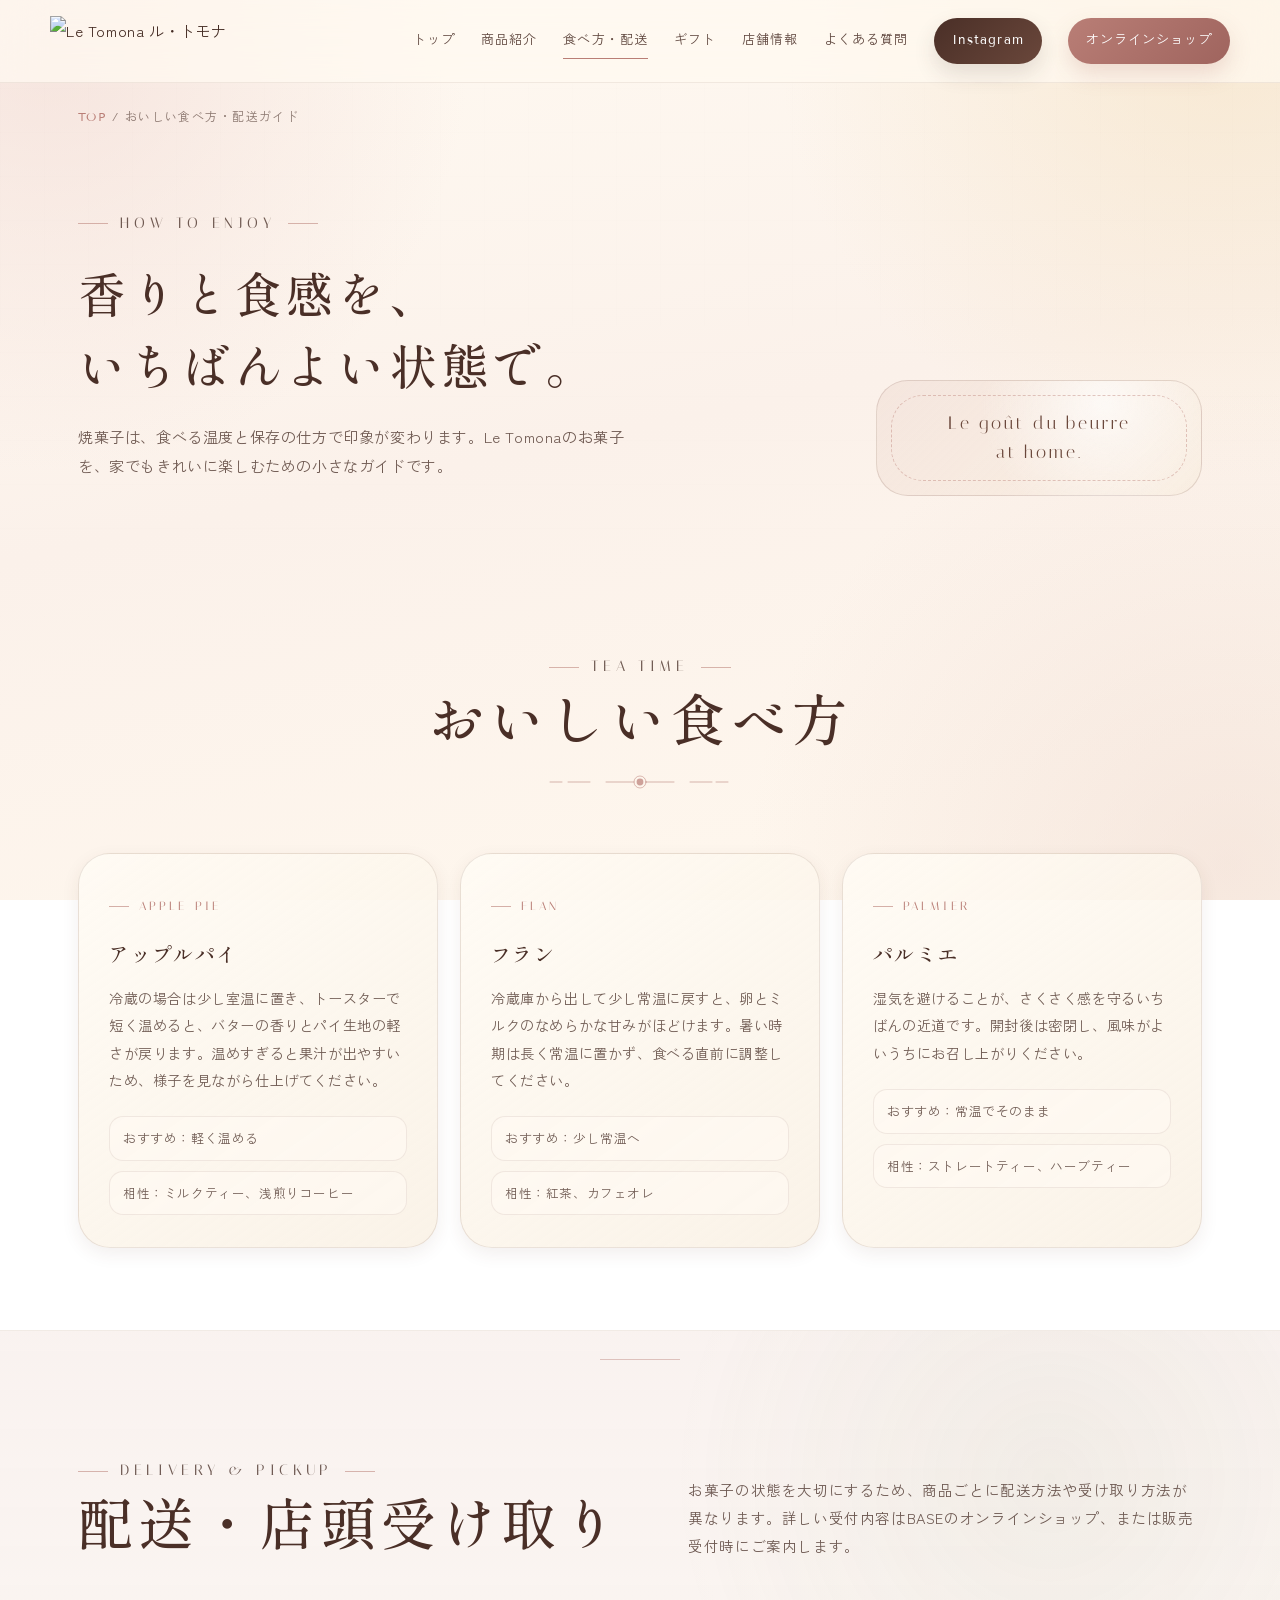
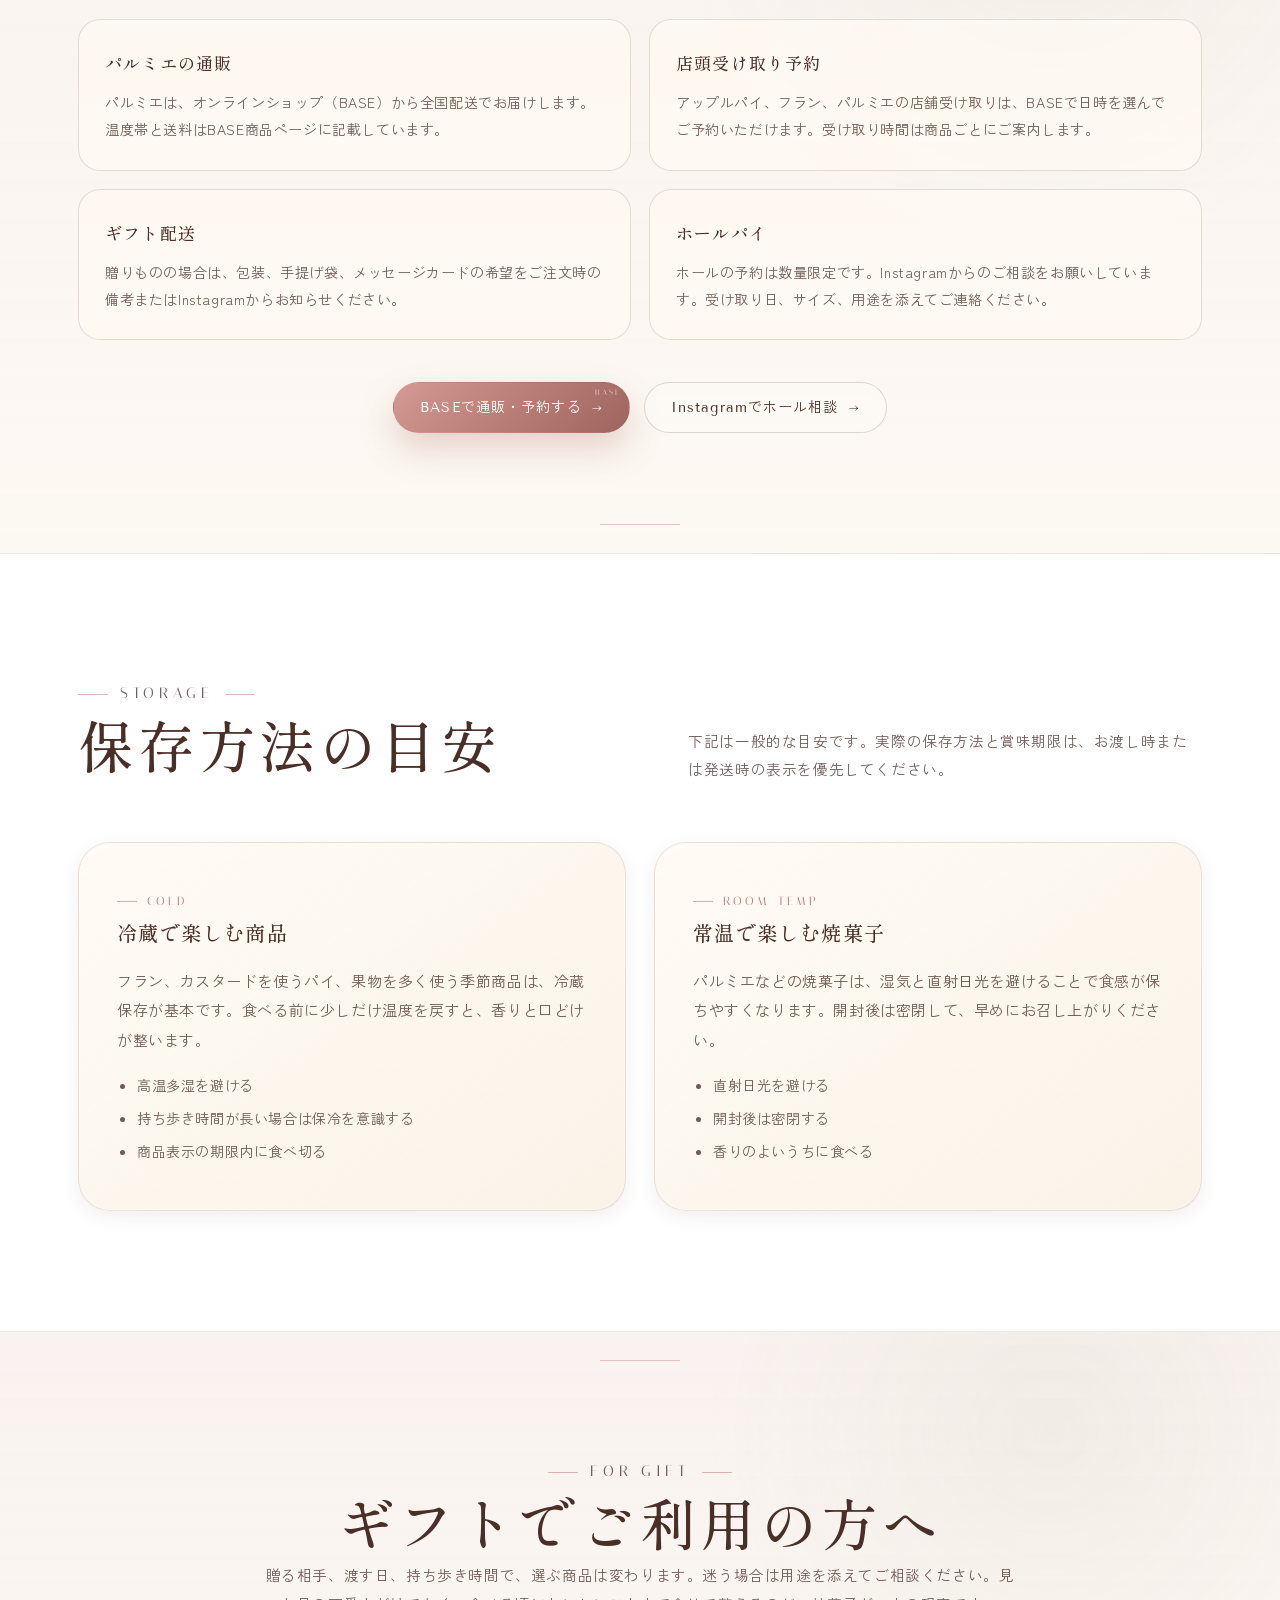
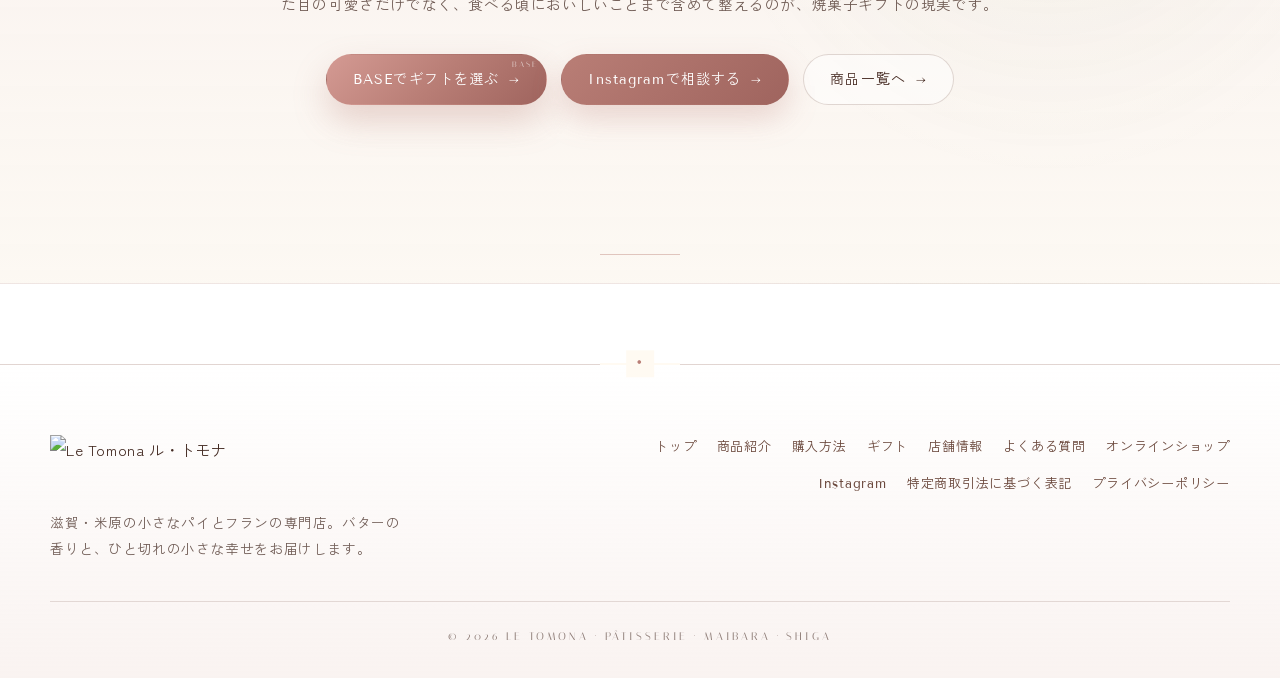
==== guide.html @ 36fcd9ed "Add files via upload" ====
<!doctype html>
<html lang="ja">
<head>
  <meta charset="utf-8">
  <meta name="viewport" content="width=device-width, initial-scale=1">
  <title>おいしい食べ方・配送ガイド | Le Tomona</title>
  <meta name="description" content="Le Tomonaのおいしい食べ方、保存方法、配送と店頭受け取りのガイド。アップルパイ、フラン、パルミエをよりおいしく楽しむためのご案内です。">
  <link rel="icon" href="assets/favicon.svg" type="image/svg+xml">

  <link rel="preconnect" href="https://fonts.googleapis.com">
  <link rel="preconnect" href="https://fonts.gstatic.com" crossorigin>
  <link href="https://fonts.googleapis.com/css2?family=Italiana&family=Cormorant+Garamond:ital,wght@0,400;0,500;1,400;1,500&family=Tenor+Sans&family=Allura&family=Shippori+Mincho+B1:wght@400;500;600&family=Zen+Kaku+Gothic+Antique:wght@400;500&display=swap" rel="stylesheet">

  <link rel="stylesheet" href="styles.css">
</head>
<body>
  <a class="skip-link" href="#main">本文へ移動する</a>
  <div class="scroll-progress" data-scroll-progress aria-hidden="true"></div>

  <header class="site-header" data-header>
    <div class="header-inner">
      <a class="logo-link" href="index.html" aria-label="Le Tomona トップページへ"><img src="assets/logo.svg" width="178" height="50" alt="Le Tomona ル・トモナ"></a>
      <button class="nav-toggle" type="button" aria-label="メニューを開閉する" aria-expanded="false" aria-controls="site-nav" data-nav-toggle><span class="nav-toggle-line"></span><span class="nav-toggle-line"></span><span class="nav-toggle-line"></span></button>
      <nav class="site-nav" id="site-nav" aria-label="主要ナビゲーション" data-nav>
        <a href="index.html">トップ</a>
        <a href="products.html">商品紹介</a>
        <a href="guide.html" aria-current="page">食べ方・配送</a>
        <a href="index.html#gift">ギフト</a>
        <a href="index.html#shop">店舗情報</a>
        <a href="index.html#faq">よくある質問</a>
        <a class="nav-cta" href="https://www.instagram.com/le_tomona?igsh=bzFsZndmN2lub2E0" target="_blank" rel="noopener">Instagram</a>
        <a class="nav-base" href="https://letomona.thebase.in/" target="_blank" rel="noopener">オンラインショップ</a>
      </nav>
    </div>
  </header>

  <main id="main">
    <div class="breadcrumb"><a href="index.html">Top</a> / おいしい食べ方・配送ガイド</div>

    <section class="page-hero" aria-labelledby="guide-page-title">
      <div data-reveal="up">
        <p class="eyebrow">How to enjoy</p>
        <h1 id="guide-page-title" data-split-letters>香りと食感を、<br>いちばんよい状態で。</h1>
        <p>焼菓子は、食べる温度と保存の仕方で印象が変わります。Le Tomonaのお菓子を、家でもきれいに楽しむための小さなガイドです。</p>
      </div>
      <aside class="page-badge" data-reveal="right"><p>Le goût du beurre<br>at home.</p></aside>
    </section>

    <section class="section section-tight" aria-labelledby="enjoy-title">
      <div class="section-title center" data-reveal="up">
        <p class="eyebrow">Tea time</p>
        <h2 id="enjoy-title">おいしい食べ方</h2>
        <div class="ornament-divider" aria-hidden="true">
          <svg viewBox="0 0 240 24" fill="none" stroke="currentColor" stroke-linecap="round" stroke-linejoin="round"><g stroke-width="1"><circle cx="120" cy="12" r="3.4" fill="currentColor" stroke="none" opacity=".7"/><circle cx="120" cy="12" r="6" opacity=".5"/><path d="M126 12h28M170 12h22M196 12h12M114 12H86M70 12H48M42 12H30" opacity=".55"/></g></svg>
        </div>
      </div>
      <div class="guide-grid" data-reveal-children>
        <article class="guide-card">
          <span class="label">Apple Pie</span>
          <h3>アップルパイ</h3>
          <p>冷蔵の場合は少し室温に置き、トースターで短く温めると、バターの香りとパイ生地の軽さが戻ります。温めすぎると果汁が出やすいため、様子を見ながら仕上げてください。</p>
          <ul class="guide-mini"><li>おすすめ：軽く温める</li><li>相性：ミルクティー、浅煎りコーヒー</li></ul>
        </article>
        <article class="guide-card">
          <span class="label">Flan</span>
          <h3>フラン</h3>
          <p>冷蔵庫から出して少し常温に戻すと、卵とミルクのなめらかな甘みがほどけます。暑い時期は長く常温に置かず、食べる直前に調整してください。</p>
          <ul class="guide-mini"><li>おすすめ：少し常温へ</li><li>相性：紅茶、カフェオレ</li></ul>
        </article>
        <article class="guide-card">
          <span class="label">Palmier</span>
          <h3>パルミエ</h3>
          <p>湿気を避けることが、さくさく感を守るいちばんの近道です。開封後は密閉し、風味がよいうちにお召し上がりください。</p>
          <ul class="guide-mini"><li>おすすめ：常温でそのまま</li><li>相性：ストレートティー、ハーブティー</li></ul>
        </article>
      </div>
    </section>

    <section class="section section-muted" aria-labelledby="delivery-title">
      <div class="section-inner">
        <div class="section-title" data-reveal="up">
          <div>
            <p class="eyebrow">Delivery &amp; Pickup</p>
            <h2 id="delivery-title">配送・店頭受け取り</h2>
          </div>
          <p>お菓子の状態を大切にするため、商品ごとに配送方法や受け取り方法が異なります。詳しい受付内容はBASEのオンラインショップ、または販売受付時にご案内します。</p>
        </div>
        <div class="detail-list" data-reveal-children>
          <article class="detail-box"><h3>パルミエの通販</h3><p>パルミエは、オンラインショップ（BASE）から全国配送でお届けします。温度帯と送料はBASE商品ページに記載しています。</p></article>
          <article class="detail-box"><h3>店頭受け取り予約</h3><p>アップルパイ、フラン、パルミエの店舗受け取りは、BASEで日時を選んでご予約いただけます。受け取り時間は商品ごとにご案内します。</p></article>
          <article class="detail-box"><h3>ギフト配送</h3><p>贈りものの場合は、包装、手提げ袋、メッセージカードの希望をご注文時の備考またはInstagramからお知らせください。</p></article>
          <article class="detail-box"><h3>ホールパイ</h3><p>ホールの予約は数量限定です。Instagramからのご相談をお願いしています。受け取り日、サイズ、用途を添えてご連絡ください。</p></article>
        </div>
        <div class="action-row" style="justify-content:center; margin-top:42px">
          <a class="btn btn-base" href="https://letomona.thebase.in/" target="_blank" rel="noopener">BASEで通販・予約する</a>
          <a class="btn btn-ghost" href="https://www.instagram.com/le_tomona?igsh=bzFsZndmN2lub2E0" target="_blank" rel="noopener">Instagramでホール相談</a>
        </div>
      </div>
    </section>

    <section class="section" aria-labelledby="storage-title">
      <div class="section-title" data-reveal="up">
        <div>
          <p class="eyebrow">Storage</p>
          <h2 id="storage-title">保存方法の目安</h2>
        </div>
        <p>下記は一般的な目安です。実際の保存方法と賞味期限は、お渡し時または発送時の表示を優先してください。</p>
      </div>
      <div class="two-column" data-reveal-children>
        <article class="note-card">
          <span class="label">Cold</span>
          <h3>冷蔵で楽しむ商品</h3>
          <p>フラン、カスタードを使うパイ、果物を多く使う季節商品は、冷蔵保存が基本です。食べる前に少しだけ温度を戻すと、香りと口どけが整います。</p>
          <ul><li>高温多湿を避ける</li><li>持ち歩き時間が長い場合は保冷を意識する</li><li>商品表示の期限内に食べ切る</li></ul>
        </article>
        <article class="note-card">
          <span class="label">Room temp</span>
          <h3>常温で楽しむ焼菓子</h3>
          <p>パルミエなどの焼菓子は、湿気と直射日光を避けることで食感が保ちやすくなります。開封後は密閉して、早めにお召し上がりください。</p>
          <ul><li>直射日光を避ける</li><li>開封後は密閉する</li><li>香りのよいうちに食べる</li></ul>
        </article>
      </div>
    </section>

    <section class="section section-muted" aria-labelledby="gift-guide-title">
      <div class="section-inner">
        <div class="section-title center" data-reveal="up">
          <p class="eyebrow">For gift</p>
          <h2 id="gift-guide-title">ギフトでご利用の方へ</h2>
          <p>贈る相手、渡す日、持ち歩き時間で、選ぶ商品は変わります。迷う場合は用途を添えてご相談ください。見た目の可愛さだけでなく、食べる頃においしいことまで含めて整えるのが、焼菓子ギフトの現実です。</p>
          <div class="action-row" style="justify-content:center">
            <a class="btn btn-base" href="https://letomona.thebase.in/" target="_blank" rel="noopener">BASEでギフトを選ぶ</a>
            <a class="btn btn-primary" href="https://www.instagram.com/le_tomona?igsh=bzFsZndmN2lub2E0" target="_blank" rel="noopener">Instagramで相談する</a>
            <a class="btn btn-ghost" href="products.html">商品一覧へ</a>
          </div>
        </div>
      </div>
    </section>
  </main>

  <footer class="site-footer">
    <div class="footer-inner">
      <div><img class="footer-logo" src="assets/logo.svg" width="190" height="54" alt="Le Tomona ル・トモナ"><p class="footer-copy">滋賀・米原の小さなパイとフランの専門店。バターの香りと、ひと切れの小さな幸せをお届けします。</p></div>
      <nav class="footer-nav" aria-label="フッターナビゲーション"><a href="index.html">トップ</a><a href="products.html">商品紹介</a><a href="index.html#order">購入方法</a><a href="index.html#gift">ギフト</a><a href="index.html#shop">店舗情報</a><a href="index.html#faq">よくある質問</a><a href="https://letomona.thebase.in/" target="_blank" rel="noopener">オンラインショップ</a><a href="https://www.instagram.com/le_tomona?igsh=bzFsZndmN2lub2E0" target="_blank" rel="noopener">Instagram</a><a href="legal.html">特定商取引法に基づく表記</a><a href="privacy.html">プライバシーポリシー</a></nav>
    </div>
    <div class="footer-bottom">© <span data-year></span> Le Tomona · Pâtisserie · Maibara · Shiga</div>
  </footer>
  <div class="mobile-cta" aria-label="固定CTA">
    <a class="is-primary" href="https://letomona.thebase.in/" target="_blank" rel="noopener">購入・予約</a>
    <a href="https://www.instagram.com/le_tomona?igsh=bzFsZndmN2lub2E0" target="_blank" rel="noopener">Instagram</a>
    <a href="index.html#faq">よくある質問</a>
  </div>
  <script src="script.js" defer></script>
</body>
</html>
---- styles.css ----
@charset "UTF-8";

/* =========================================================================
   Le Tomona — Stylesheet
   Soft Editorial × Patisserie Romance
   ========================================================================= */

:root {
  /* Palette ------------------------------------------------------------- */
  --ivory: #fffaf2;
  --ivory-2: #fdf4e8;
  --cream: #f8eddd;
  --butter: #f3dfbd;
  --pink-beige: #ead1c8;
  --rose-50: #f8ece8;
  --rose-100: #efd5d0;
  --rose-200: #d9a8a1;
  --rose-300: #b97e76;
  --rose-400: #9f645e;
  --choco: #4a2f27;
  --choco-2: #6a473b;
  --gold: #c9a35e;
  --pistachio: #9cae88;

  --ink: #432a22;
  --ink-soft: rgba(67, 42, 34, .76);
  --ink-muted: rgba(67, 42, 34, .60);

  --line: rgba(118, 80, 67, .18);
  --line-strong: rgba(118, 80, 67, .34);
  --line-dashed: rgba(185, 126, 118, .42);

  --paper: rgba(255, 251, 244, .86);

  /* Shadow -------------------------------------------------------------- */
  --shadow-lg: 0 30px 80px rgba(86, 54, 42, .12), 0 6px 18px rgba(86, 54, 42, .05);
  --shadow-md: 0 16px 44px rgba(86, 54, 42, .10), 0 3px 10px rgba(86, 54, 42, .04);
  --shadow-sm: 0 6px 18px rgba(86, 54, 42, .08);

  /* Radius -------------------------------------------------------------- */
  --radius-xl: 42px;
  --radius-lg: 32px;
  --radius-md: 22px;
  --radius-sm: 14px;

  /* Layout -------------------------------------------------------------- */
  --max: 1180px;
  --max-narrow: 920px;

  /* Type ---------------------------------------------------------------- */
  --display: "Italiana", "Cormorant Garamond", "Times New Roman", serif;
  --serif: "Cormorant Garamond", "Times New Roman", serif;
  --jp-display: "Shippori Mincho B1", "Yu Mincho", "YuMincho", "Hiragino Mincho ProN", serif;
  --jp: "Zen Kaku Gothic Antique", "Hiragino Sans", "Yu Gothic", system-ui, sans-serif;
  --sans: "Tenor Sans", "Zen Kaku Gothic Antique", system-ui, sans-serif;
  --script: "Allura", "Pinyon Script", cursive;

  /* Motion -------------------------------------------------------------- */
  --ease-out: cubic-bezier(.22, .65, .25, 1);
  --ease-soft: cubic-bezier(.4, 0, .2, 1);
}

/* =========================================================================
   Reset & Base
   ========================================================================= */

*,
*::before,
*::after {
  box-sizing: border-box;
}

html {
  scroll-behavior: smooth;
  -webkit-text-size-adjust: 100%;
}

body {
  margin: 0;
  color: var(--ink);
  background:
    radial-gradient(circle at 4% 6%, rgba(239, 213, 208, .55) 0, rgba(239, 213, 208, 0) 28%),
    radial-gradient(circle at 96% 3%, rgba(243, 223, 189, .55) 0, rgba(243, 223, 189, 0) 30%),
    radial-gradient(circle at 96% 96%, rgba(234, 209, 200, .42) 0, rgba(234, 209, 200, 0) 32%),
    linear-gradient(168deg, var(--ivory) 0%, #fbf1ea 48%, #fff8ee 100%);
  background-attachment: fixed;
  font-family: var(--jp);
  font-weight: 400;
  font-size: 15px;
  line-height: 1.95;
  letter-spacing: .04em;
  -webkit-font-smoothing: antialiased;
  text-rendering: optimizeLegibility;
  overflow-x: hidden;
}

/* Paper grain */
body::before {
  content: "";
  position: fixed;
  inset: 0;
  pointer-events: none;
  z-index: -1;
  opacity: .32;
  background-image:
    linear-gradient(rgba(114, 76, 61, .03) 1px, transparent 1px),
    linear-gradient(90deg, rgba(114, 76, 61, .024) 1px, transparent 1px);
  background-size: 44px 44px;
  mask-image: linear-gradient(to bottom, rgba(0, 0, 0, .8), rgba(0, 0, 0, .2));
}

/* Dots */
body::after {
  content: "";
  position: fixed;
  inset: 0;
  z-index: -1;
  pointer-events: none;
  opacity: .22;
  background-image: radial-gradient(rgba(74, 47, 39, .14) .55px, transparent .55px);
  background-size: 6px 6px;
  mix-blend-mode: multiply;
}

img,
svg {
  max-width: 100%;
  height: auto;
}

a {
  color: inherit;
  text-decoration-color: rgba(185, 126, 118, .45);
  text-underline-offset: .22em;
}

a:hover {
  text-decoration-color: currentColor;
}

button,
a {
  -webkit-tap-highlight-color: transparent;
}

::selection {
  background: var(--rose-100);
  color: var(--choco);
}

/* =========================================================================
   Scroll progress bar (top)
   ========================================================================= */

.scroll-progress {
  position: fixed;
  top: 0;
  left: 0;
  height: 2px;
  width: 100%;
  background: transparent;
  z-index: 200;
  pointer-events: none;
}

.scroll-progress::before {
  content: "";
  display: block;
  height: 100%;
  width: var(--progress, 0%);
  background: linear-gradient(90deg, var(--rose-200), var(--rose-300), var(--choco-2));
  transition: width .12s linear;
  box-shadow: 0 0 18px rgba(185, 126, 118, .4);
}

/* =========================================================================
   Skip link
   ========================================================================= */

.skip-link {
  position: absolute;
  left: 16px;
  top: -80px;
  padding: 10px 16px;
  color: #fff;
  background: var(--choco);
  border-radius: 999px;
  z-index: 1000;
  font-family: var(--jp);
  font-size: 13px;
  transition: top .2s ease;
}

.skip-link:focus {
  top: 16px;
}

/* =========================================================================
   Header
   ========================================================================= */

.site-header {
  position: sticky;
  top: 0;
  z-index: 100;
  background: rgba(255, 250, 242, .72);
  border-bottom: 1px solid rgba(117, 82, 69, .10);
  backdrop-filter: blur(20px) saturate(1.1);
  -webkit-backdrop-filter: blur(20px) saturate(1.1);
  transition: padding .35s var(--ease-out), background .35s var(--ease-out), border-color .35s var(--ease-out);
}

.site-header.is-scrolled {
  background: rgba(255, 250, 242, .92);
  border-bottom-color: rgba(117, 82, 69, .18);
  box-shadow: 0 1px 0 rgba(117, 82, 69, .04), 0 8px 30px rgba(86, 54, 42, .04);
}

.header-inner {
  max-width: calc(var(--max) + 56px);
  margin: 0 auto;
  padding: 16px 28px;
  display: flex;
  align-items: center;
  justify-content: space-between;
  gap: 18px;
  transition: padding .35s var(--ease-out);
}

.site-header.is-scrolled .header-inner {
  padding-top: 11px;
  padding-bottom: 11px;
}

.logo-link {
  display: inline-flex;
  align-items: center;
  min-width: 190px;
  text-decoration: none;
  transition: transform .4s var(--ease-out);
}

.logo-link:hover {
  transform: translateY(-1px);
}

.logo-link img {
  width: 178px;
  display: block;
  transition: width .35s var(--ease-out);
}

.site-header.is-scrolled .logo-link img {
  width: 156px;
}

.nav-toggle {
  display: none;
  width: 46px;
  height: 46px;
  border: 1px solid var(--line);
  border-radius: 999px;
  background: rgba(255, 255, 255, .55);
  color: var(--choco);
  cursor: pointer;
  transition: background .25s ease, border-color .25s ease;
}

.nav-toggle:hover {
  background: rgba(255, 255, 255, .85);
  border-color: var(--line-strong);
}

.nav-toggle-line {
  display: block;
  width: 18px;
  height: 1px;
  margin: 5px auto;
  background: currentColor;
  transition: transform .3s var(--ease-out), opacity .25s ease;
}

.nav-toggle[aria-expanded="true"] .nav-toggle-line:nth-child(1) {
  transform: translateY(6px) rotate(38deg);
}

.nav-toggle[aria-expanded="true"] .nav-toggle-line:nth-child(2) {
  opacity: 0;
}

.nav-toggle[aria-expanded="true"] .nav-toggle-line:nth-child(3) {
  transform: translateY(-6px) rotate(-38deg);
}

.site-nav {
  display: flex;
  align-items: center;
  gap: 26px;
  font-family: var(--sans);
  font-size: 13px;
  letter-spacing: .08em;
}

.site-nav a {
  position: relative;
  text-decoration: none;
  color: rgba(74, 47, 39, .88);
  padding: 8px 0;
  transition: color .25s ease;
}

.site-nav a::after {
  content: "";
  position: absolute;
  left: 0;
  right: 0;
  bottom: 3px;
  height: 1px;
  background: var(--rose-300);
  transform: scaleX(0);
  transform-origin: right;
  transition: transform .35s var(--ease-out);
}

.site-nav a:hover {
  color: var(--rose-400);
}

.site-nav a:hover::after,
.site-nav a[aria-current="page"]::after {
  transform: scaleX(1);
  transform-origin: left;
}

.nav-cta {
  padding: 10px 18px !important;
  color: #fff !important;
  background: linear-gradient(135deg, var(--choco), var(--choco-2));
  border-radius: 999px;
  box-shadow: 0 10px 22px rgba(74, 47, 39, .14);
  transition: transform .25s var(--ease-out), box-shadow .25s ease;
}

.nav-cta:hover {
  transform: translateY(-1px);
  box-shadow: 0 12px 26px rgba(74, 47, 39, .22);
}

.nav-cta::after {
  display: none;
}

.nav-base {
  padding: 10px 18px !important;
  color: #fff !important;
  background: linear-gradient(135deg, var(--rose-300), var(--rose-400));
  border-radius: 999px;
  box-shadow: 0 10px 22px rgba(185, 126, 118, .24);
  transition: transform .25s var(--ease-out), box-shadow .25s ease;
}

.nav-base:hover {
  transform: translateY(-1px);
  box-shadow: 0 12px 26px rgba(185, 126, 118, .34);
}

.nav-base::after {
  display: none;
}

/* =========================================================================
   Main wrapper
   ========================================================================= */

main {
  overflow: hidden;
  position: relative;
}

.breadcrumb {
  max-width: var(--max);
  margin: 0 auto;
  padding: 22px 28px 0;
  font-family: var(--sans);
  font-size: 12px;
  letter-spacing: .12em;
  color: var(--ink-muted);
  text-transform: uppercase;
}

.breadcrumb a {
  text-decoration: none;
  color: var(--rose-300);
}

/* =========================================================================
   Sections
   ========================================================================= */

.section {
  max-width: var(--max);
  margin: 0 auto;
  padding: 120px 28px;
  position: relative;
}

.section-tight {
  padding-top: 76px;
  padding-bottom: 82px;
}

.section-muted {
  max-width: none;
  padding-left: 0;
  padding-right: 0;
  background:
    linear-gradient(180deg, rgba(234, 209, 200, .28), rgba(248, 237, 221, .36)),
    radial-gradient(circle at 82% 18%, rgba(156, 174, 136, .12), transparent 30%);
  border-block: 1px solid rgba(118, 80, 67, .08);
  position: relative;
}

.section-muted::before,
.section-muted::after {
  content: "";
  position: absolute;
  left: 50%;
  transform: translateX(-50%);
  width: 80px;
  height: 1px;
  background: var(--line-dashed);
}

.section-muted::before { top: 28px; }
.section-muted::after  { bottom: 28px; }

.section-muted > .section-inner {
  max-width: var(--max);
  margin: 0 auto;
  padding: 0 28px;
}

/* =========================================================================
   Section title
   ========================================================================= */

.section-title {
  display: grid;
  grid-template-columns: minmax(0, .9fr) minmax(260px, .8fr);
  align-items: end;
  gap: 32px;
  margin-bottom: 58px;
}

.section-title.center {
  max-width: 760px;
  margin-inline: auto;
  text-align: center;
  display: block;
}

.section-title.center .eyebrow {
  justify-content: center;
}

.section-title p {
  margin: 0;
  color: var(--ink-soft);
  font-size: 14.5px;
}

/* Eyebrow ------------------------------------------------------------------ */

.eyebrow {
  display: inline-flex;
  align-items: center;
  gap: 12px;
  margin: 0 0 22px;
  color: var(--rose-300);
  font-family: var(--display);
  font-size: 13px;
  line-height: 1.3;
  letter-spacing: .32em;
  text-transform: uppercase;
}

.eyebrow::before,
.eyebrow::after {
  content: "";
  width: 30px;
  height: 1px;
  background: rgba(185, 126, 118, .55);
}

.eyebrow.solo::after {
  display: none;
}

/* Headlines --------------------------------------------------------------- */

h1, h2, h3, h4 {
  font-family: var(--jp-display);
  font-weight: 500;
  letter-spacing: .07em;
  color: var(--choco);
}

.hero h1,
.page-hero h1,
.section-title h2,
.section-title h1 {
  margin: 0;
  font-weight: 500;
  font-size: clamp(32px, 4.6vw, 56px);
  line-height: 1.42;
  letter-spacing: .08em;
}

/* Display lines use a thinner serif feel */
.display-en {
  font-family: var(--display);
  font-weight: 400;
  letter-spacing: .04em;
}

/* =========================================================================
   Buttons
   ========================================================================= */

.btn {
  display: inline-flex;
  align-items: center;
  justify-content: center;
  gap: 10px;
  min-height: 50px;
  padding: 14px 26px;
  border: 1px solid transparent;
  border-radius: 999px;
  font-family: var(--sans);
  font-size: 14px;
  font-weight: 400;
  letter-spacing: .08em;
  text-decoration: none;
  line-height: 1.4;
  cursor: pointer;
  transition: transform .3s var(--ease-out), box-shadow .3s var(--ease-out), background-color .3s ease;
  position: relative;
  overflow: hidden;
}

.btn::after {
  content: "→";
  font-family: var(--display);
  font-size: 15px;
  transition: transform .3s var(--ease-out);
}

.btn.btn-no-arrow::after {
  display: none;
}

.btn:hover {
  transform: translateY(-2px);
}

.btn:hover::after {
  transform: translateX(4px);
}

.btn-primary {
  color: #fff;
  background: linear-gradient(135deg, var(--rose-300), var(--rose-400));
  box-shadow: 0 14px 30px rgba(185, 126, 118, .28);
}

.btn-primary:hover {
  box-shadow: 0 18px 36px rgba(185, 126, 118, .38);
}

.btn-choco {
  color: #fff;
  background: linear-gradient(135deg, var(--choco), var(--choco-2));
  box-shadow: 0 14px 30px rgba(74, 47, 39, .24);
}

.btn-choco:hover {
  box-shadow: 0 18px 36px rgba(74, 47, 39, .32);
}

.btn-ghost {
  color: var(--choco);
  background: rgba(255, 255, 255, .5);
  border-color: rgba(117, 82, 69, .22);
  backdrop-filter: blur(6px);
}

.btn-ghost:hover {
  background: rgba(255, 255, 255, .82);
  border-color: rgba(117, 82, 69, .38);
}

.btn-base {
  color: #fff;
  background: linear-gradient(135deg, #d49a93 0%, #b97e76 50%, #9f645e 100%);
  box-shadow: 0 16px 34px rgba(185, 126, 118, .32);
  position: relative;
}

.btn-base:hover {
  box-shadow: 0 20px 40px rgba(185, 126, 118, .42);
}

.btn-base::before {
  content: "BASE";
  position: absolute;
  top: 4px;
  right: 8px;
  font-family: var(--display);
  font-size: 8px;
  letter-spacing: .25em;
  opacity: .68;
}

.btn-small {
  min-height: 42px;
  padding: 10px 18px;
  font-size: 13px;
}

.action-row {
  display: flex;
  flex-wrap: wrap;
  gap: 14px;
  margin-top: 36px;
}

/* =========================================================================
   Hero
   ========================================================================= */

.hero {
  min-height: calc(100vh - 78px);
  max-width: calc(var(--max) + 56px);
  margin: 0 auto;
  padding: 68px 28px 110px;
  display: grid;
  grid-template-columns: minmax(0, 1.05fr) minmax(340px, .95fr);
  align-items: center;
  gap: 56px;
  position: relative;
}

.hero::before {
  content: "Pâte au beurre";
  position: absolute;
  right: 28px;
  top: 26px;
  font-family: var(--display);
  font-size: clamp(76px, 13vw, 200px);
  line-height: 1;
  letter-spacing: .015em;
  color: rgba(119, 76, 65, .055);
  white-space: nowrap;
  pointer-events: none;
  z-index: 0;
}

.hero::after {
  content: "";
  position: absolute;
  left: -120px;
  bottom: 40px;
  width: 240px;
  height: 240px;
  border-radius: 50%;
  background: radial-gradient(circle, rgba(234, 209, 200, .45), transparent 70%);
  pointer-events: none;
  z-index: 0;
  filter: blur(6px);
}

.hero-copy {
  position: relative;
  z-index: 2;
}

.hero-script {
  display: block;
  margin-bottom: 8px;
  font-family: var(--script);
  font-size: 38px;
  font-weight: 400;
  line-height: 1;
  color: var(--rose-300);
  transform: rotate(-2deg);
  transform-origin: left center;
}

.hero h1 span {
  display: block;
}

.hero h1 em {
  font-family: var(--display);
  font-style: italic;
  font-weight: 400;
  color: var(--rose-400);
  letter-spacing: .04em;
}

.hero-lead {
  max-width: 570px;
  margin: 28px 0 0;
  color: var(--ink-soft);
  font-size: 15.5px;
}

.hero-actions {
  display: flex;
  flex-wrap: wrap;
  gap: 14px;
  margin-top: 38px;
}

.instagram-note {
  display: inline-flex;
  align-items: center;
  gap: 10px;
  margin-top: 24px;
  font-family: var(--sans);
  font-size: 13px;
  letter-spacing: .04em;
  color: rgba(74, 47, 39, .72);
  text-decoration: none;
}

.instagram-note::before {
  content: "";
  width: 8px;
  height: 8px;
  border-radius: 50%;
  background: var(--pistachio);
  box-shadow: 0 0 0 5px rgba(156, 174, 136, .14);
  animation: pulseDot 2.6s ease-in-out infinite;
}

@keyframes pulseDot {
  0%, 100% { box-shadow: 0 0 0 5px rgba(156, 174, 136, .14); }
  50%      { box-shadow: 0 0 0 9px rgba(156, 174, 136, .07); }
}

/* Hero visual ------------------------------------------------------------- */

.hero-visual {
  position: relative;
  z-index: 1;
}

.hero-card {
  position: relative;
  padding: 28px;
  margin: 0;
  border: 1px solid rgba(117, 82, 69, .16);
  border-radius: 48px;
  background:
    linear-gradient(145deg, rgba(255, 255, 255, .55), rgba(248, 237, 221, .52)),
    radial-gradient(circle at 30% 15%, rgba(255, 255, 255, .72), transparent 36%);
  box-shadow: var(--shadow-lg);
}

.hero-card::before {
  content: "Le goût du beurre";
  position: absolute;
  top: 22px;
  left: 28px;
  z-index: 2;
  padding: 8px 14px;
  font-family: var(--display);
  font-size: 13px;
  letter-spacing: .18em;
  color: var(--choco-2);
  background: rgba(255, 250, 242, .9);
  border: 1px solid rgba(117, 82, 69, .16);
  border-radius: 999px;
  box-shadow: 0 8px 20px rgba(74, 47, 39, .08);
}

.hero-card::after {
  content: "";
  position: absolute;
  inset: 18px;
  border: 1px solid rgba(117, 82, 69, .10);
  border-radius: 34px;
  pointer-events: none;
}

.hero-card img {
  display: block;
  width: min(100%, 540px);
  margin: 0 auto;
  filter: drop-shadow(0 28px 34px rgba(74, 47, 39, .18));
}

.hero-ribbon {
  position: absolute;
  right: 18px;
  bottom: -22px;
  width: 138px;
  aspect-ratio: 1;
  border-radius: 999px;
  display: grid;
  place-items: center;
  text-align: center;
  color: var(--choco);
  font-family: var(--display);
  font-size: 13px;
  line-height: 1.4;
  letter-spacing: .15em;
  background: rgba(255, 250, 242, .94);
  border: 1px solid rgba(117, 82, 69, .18);
  box-shadow: var(--shadow-sm);
  animation: floatSpin 16s ease-in-out infinite;
}

.hero-ribbon::before {
  content: "";
  position: absolute;
  inset: 10px;
  border: 1px dashed var(--line-dashed);
  border-radius: inherit;
}

.hero-ribbon span {
  position: relative;
  display: block;
}

.hero-ribbon strong {
  display: block;
  margin-top: 6px;
  font-family: var(--script);
  font-weight: 400;
  font-size: 26px;
  letter-spacing: .02em;
  color: var(--rose-400);
}

@keyframes floatSpin {
  0%, 100% { transform: translateY(0) rotate(-2deg); }
  50%      { transform: translateY(-6px) rotate(2deg); }
}

/* Decorative scattered ornaments ------------------------------------------ */

.hero-ornament {
  position: absolute;
  pointer-events: none;
  z-index: 0;
  color: var(--rose-200);
  opacity: .65;
}

.hero-ornament.sparkle-1 { top: 12%;  left: 42%;  width: 28px; animation: twinkle 4s ease-in-out infinite; }
.hero-ornament.sparkle-2 { top: 8%;   right: 10%; width: 22px; animation: twinkle 5.5s ease-in-out .8s infinite; }
.hero-ornament.sparkle-3 { bottom: 14%; left: 8%; width: 24px; animation: twinkle 6s ease-in-out 1.6s infinite; }

@keyframes twinkle {
  0%, 100% { opacity: .25; transform: scale(.92) rotate(0); }
  50%      { opacity: .85; transform: scale(1.05) rotate(12deg); }
}

/* Scroll hint at the bottom of the hero ----------------------------------- */

.scroll-hint {
  position: absolute;
  left: 50%;
  bottom: 26px;
  transform: translateX(-50%);
  display: inline-flex;
  flex-direction: column;
  align-items: center;
  gap: 10px;
  font-family: var(--display);
  font-size: 11px;
  letter-spacing: .32em;
  color: rgba(74, 47, 39, .5);
  text-transform: uppercase;
  pointer-events: none;
  z-index: 1;
}

.scroll-hint::after {
  content: "";
  width: 1px;
  height: 42px;
  background: linear-gradient(180deg, rgba(74, 47, 39, .4), transparent);
  animation: scrollLine 2s ease-in-out infinite;
  transform-origin: top;
}

@keyframes scrollLine {
  0%, 100% { transform: scaleY(.4); opacity: .3; }
  50%      { transform: scaleY(1);   opacity: .85; }
}

/* =========================================================================
   Page hero (sub pages)
   ========================================================================= */

.page-hero {
  max-width: var(--max);
  margin: 0 auto;
  padding: 64px 28px 76px;
  display: grid;
  grid-template-columns: minmax(0, 1.4fr) minmax(220px, .6fr);
  gap: 36px;
  align-items: end;
}

.page-hero h1 {
  font-size: clamp(28px, 4vw, 48px);
  line-height: 1.5;
}

.page-hero > div p {
  margin-top: 22px;
  max-width: 560px;
  color: var(--ink-soft);
  font-size: 15px;
}

.page-badge {
  margin: 0;
  padding: 28px;
  border: 1px solid var(--line);
  border-radius: var(--radius-lg);
  background:
    radial-gradient(circle at 70% 20%, rgba(255, 255, 255, .7), transparent 50%),
    linear-gradient(135deg, rgba(234, 209, 200, .35), rgba(248, 237, 221, .55));
  font-family: var(--display);
  font-size: 18px;
  letter-spacing: .16em;
  line-height: 1.6;
  color: var(--choco-2);
  text-align: center;
  position: relative;
}

.page-badge::before {
  content: "";
  position: absolute;
  inset: 14px;
  border: 1px dashed var(--line-dashed);
  border-radius: inherit;
  pointer-events: none;
}

.page-badge p {
  margin: 0;
  position: relative;
}

/* =========================================================================
   Ornament divider
   ========================================================================= */

.ornament-divider {
  display: flex;
  justify-content: center;
  align-items: center;
  margin: 14px 0 0;
  color: var(--rose-300);
  height: 24px;
}

.ornament-divider svg {
  width: clamp(160px, 28vw, 240px);
  height: auto;
}

/* =========================================================================
   Cards (shared)
   ========================================================================= */

.story-card,
.paper-card,
.product-card,
.guide-card,
.faq-item,
.legal-card,
.access-card,
.gift-panel,
.note-card,
.order-card {
  position: relative;
  border: 1px solid rgba(117, 82, 69, .14);
  border-radius: var(--radius-lg);
  background:
    linear-gradient(145deg, rgba(255, 251, 244, .92), rgba(248, 237, 221, .68));
  box-shadow: var(--shadow-sm);
  transition: transform .4s var(--ease-out), box-shadow .4s var(--ease-out);
}

/* =========================================================================
   About section
   ========================================================================= */

.about-grid {
  display: grid;
  grid-template-columns: minmax(260px, .82fr) minmax(0, 1.18fr);
  gap: 36px;
  align-items: stretch;
}

.story-card {
  padding: 38px;
  overflow: hidden;
}

.story-card::before {
  content: "Baked in Maibara";
  position: absolute;
  left: -16px;
  top: 30px;
  transform: rotate(-7deg);
  padding: 8px 22px;
  color: var(--ink-muted);
  background: rgba(255, 255, 255, .65);
  border: 1px solid rgba(117, 82, 69, .14);
  border-radius: 999px;
  font-family: var(--display);
  font-size: 12px;
  letter-spacing: .22em;
  text-transform: uppercase;
}

.story-card-title {
  margin: 88px 0 20px;
  font-family: var(--jp-display);
  font-size: clamp(22px, 2.6vw, 30px);
  line-height: 1.5;
  letter-spacing: .06em;
}

.story-card p {
  margin: 0;
  color: var(--ink-soft);
}

.story-card .story-card-script {
  display: block;
  margin-top: 22px;
  font-family: var(--script);
  font-size: 22px;
  color: var(--rose-300);
  transform: rotate(-1.5deg);
  transform-origin: left center;
}

.story-lines {
  display: grid;
  gap: 16px;
}

.story-line {
  padding: 26px 28px;
  border: 1px solid rgba(117, 82, 69, .12);
  border-radius: var(--radius-md);
  background: rgba(255, 250, 242, .58);
  position: relative;
  transition: transform .3s var(--ease-out), background .3s ease;
}

.story-line:hover {
  transform: translateX(4px);
  background: rgba(255, 250, 242, .9);
}

.story-line h3 {
  margin: 0 0 10px;
  font-size: 18px;
  font-weight: 500;
  letter-spacing: .08em;
}

.story-line p {
  margin: 0;
  color: var(--ink-soft);
  font-size: 14px;
}

.story-line::before {
  content: "";
  position: absolute;
  left: 0;
  top: 50%;
  transform: translateY(-50%);
  width: 3px;
  height: 0;
  border-radius: 3px;
  background: var(--rose-300);
  transition: height .35s var(--ease-out);
}

.story-line:hover::before {
  height: 60%;
}

/* =========================================================================
   Products
   ========================================================================= */

.product-grid {
  display: grid;
  grid-template-columns: repeat(4, minmax(0, 1fr));
  gap: 20px;
}

.product-grid.products-page {
  grid-template-columns: repeat(2, minmax(0, 1fr));
  gap: 28px;
}

.product-card {
  padding: 20px;
  overflow: hidden;
}

.product-card:hover {
  transform: translateY(-6px);
  box-shadow: var(--shadow-md);
}

.product-card::before {
  content: "";
  position: absolute;
  inset: 14px;
  border: 1px solid rgba(117, 82, 69, .08);
  border-radius: 24px;
  pointer-events: none;
  transition: border-color .35s ease;
}

.product-card:hover::before {
  border-color: rgba(185, 126, 118, .3);
}

.product-image {
  min-height: 210px;
  display: grid;
  place-items: center;
  border-radius: 24px;
  background:
    radial-gradient(circle at 48% 28%, rgba(255, 255, 255, .85), transparent 38%),
    linear-gradient(160deg, rgba(234, 209, 200, .58), rgba(248, 237, 221, .62));
  border: 1px solid rgba(117, 82, 69, .08);
  position: relative;
  overflow: hidden;
}

.product-image::after {
  content: "";
  position: absolute;
  inset: 0;
  background: radial-gradient(circle at 30% 30%, rgba(255, 255, 255, .4), transparent 50%);
  opacity: 0;
  transition: opacity .4s var(--ease-out);
}

.product-card:hover .product-image::after {
  opacity: 1;
}

.product-image img {
  width: min(86%, 250px);
  filter: drop-shadow(0 18px 22px rgba(74, 47, 39, .14));
  transition: transform .55s var(--ease-out);
  position: relative;
  z-index: 1;
}

.product-card:hover .product-image img {
  transform: scale(1.04) rotate(-1deg);
}

.product-body {
  padding: 22px 10px 10px;
}

.label {
  display: inline-flex;
  align-items: center;
  gap: 10px;
  color: var(--rose-300);
  font-family: var(--display);
  font-size: 12px;
  letter-spacing: .26em;
  text-transform: uppercase;
}

.label::before {
  content: "";
  width: 20px;
  height: 1px;
  background: currentColor;
  opacity: .6;
}

.product-card h3 {
  margin: 11px 0 10px;
  font-size: 21px;
  font-weight: 500;
  letter-spacing: .07em;
}

.product-card p {
  margin: 0;
  color: var(--ink-soft);
  font-size: 14px;
}

.product-meta {
  display: grid;
  grid-template-columns: 1fr 1fr;
  gap: 10px;
  margin: 20px 0 0;
  padding: 0;
  list-style: none;
}

.product-meta li,
.guide-mini li {
  padding: 11px 13px;
  border-radius: var(--radius-sm);
  background: rgba(255, 250, 242, .7);
  border: 1px solid rgba(117, 82, 69, .1);
  font-family: var(--jp);
  font-size: 12.5px;
  line-height: 1.65;
  color: var(--ink-soft);
}

.product-meta b {
  display: block;
  margin-bottom: 3px;
  color: var(--ink-muted);
  font-size: 11px;
  font-weight: 500;
  letter-spacing: .05em;
}

.product-card .btn {
  margin-top: 22px;
  width: 100%;
}

.product-card .btn + .btn {
  margin-top: 10px;
}

/* Stock badge on product card (e.g., "通販あり") */
.product-badge {
  position: absolute;
  top: 16px;
  right: 16px;
  z-index: 2;
  padding: 5px 12px;
  font-family: var(--sans);
  font-size: 10.5px;
  letter-spacing: .14em;
  color: var(--rose-400);
  background: rgba(255, 250, 242, .9);
  border: 1px solid rgba(185, 126, 118, .35);
  border-radius: 999px;
  text-transform: uppercase;
}

.product-badge.pickup {
  color: var(--choco-2);
  border-color: rgba(117, 82, 69, .3);
}

/* =========================================================================
   Craft section
   ========================================================================= */

.craft-grid {
  display: grid;
  grid-template-columns: minmax(0, 1.2fr) minmax(260px, .8fr);
  gap: 36px;
  align-items: stretch;
}

.craft-list {
  display: grid;
  grid-template-columns: repeat(2, minmax(0, 1fr));
  gap: 16px;
}

.craft-item {
  padding: 26px;
  border: 1px solid rgba(117, 82, 69, .12);
  border-radius: var(--radius-md);
  background: rgba(255, 250, 242, .68);
  position: relative;
  transition: transform .35s var(--ease-out), background .3s ease;
}

.craft-item:hover {
  transform: translateY(-3px);
  background: rgba(255, 250, 242, .95);
}

.craft-item h3 {
  margin: 0 0 10px;
  font-size: 17px;
  font-weight: 500;
  letter-spacing: .08em;
}

.craft-item p {
  margin: 0;
  color: var(--ink-soft);
  font-size: 14px;
}

.craft-item::before {
  counter-increment: craft;
  content: counter(craft, decimal-leading-zero);
  position: absolute;
  top: 22px;
  right: 24px;
  font-family: var(--display);
  font-size: 14px;
  letter-spacing: .1em;
  color: var(--rose-200);
}

.craft-list {
  counter-reset: craft;
}

.paper-card {
  padding: 38px;
  position: relative;
  background:
    linear-gradient(145deg, rgba(255, 251, 244, .94), rgba(239, 213, 208, .42));
}

.paper-card::before {
  content: "";
  position: absolute;
  inset: 16px;
  border: 1px dashed var(--line-dashed);
  border-radius: 24px;
  pointer-events: none;
}

.paper-card .label {
  margin-bottom: 18px;
}

.paper-card p {
  margin: 0;
  color: var(--ink-soft);
  line-height: 2;
}

/* =========================================================================
   Guide cards
   ========================================================================= */

.guide-grid {
  display: grid;
  grid-template-columns: repeat(3, minmax(0, 1fr));
  gap: 22px;
}

.guide-card {
  padding: 32px 30px;
  overflow: hidden;
  transition: transform .4s var(--ease-out), box-shadow .4s var(--ease-out);
}

.guide-card:hover {
  transform: translateY(-4px);
  box-shadow: var(--shadow-md);
}

.guide-card h3 {
  margin: 16px 0 12px;
  font-size: 20px;
  font-weight: 500;
  letter-spacing: .07em;
}

.guide-card p {
  margin: 0;
  color: var(--ink-soft);
  font-size: 14px;
}

.guide-mini {
  list-style: none;
  padding: 0;
  margin: 22px 0 0;
  display: grid;
  gap: 10px;
}

/* =========================================================================
   Gift
   ========================================================================= */

.gift-layout {
  display: grid;
  grid-template-columns: minmax(0, .9fr) minmax(0, 1.1fr);
  gap: 36px;
  align-items: stretch;
}

.gift-panel {
  padding: 44px 40px;
  overflow: hidden;
}

.gift-panel h2 {
  margin: 0 0 18px;
  font-size: clamp(28px, 3.6vw, 38px);
  line-height: 1.42;
}

.gift-panel p {
  margin: 0;
  color: var(--ink-soft);
}

.gift-tags {
  display: flex;
  flex-wrap: wrap;
  gap: 9px;
  margin: 26px 0 0;
  padding: 0;
  list-style: none;
}

.gift-tags li {
  padding: 7px 14px;
  font-family: var(--sans);
  font-size: 12px;
  letter-spacing: .12em;
  color: var(--choco-2);
  background: rgba(255, 250, 242, .76);
  border: 1px solid var(--line);
  border-radius: 999px;
}

.gift-options {
  display: grid;
  grid-template-columns: repeat(2, minmax(0, 1fr));
  gap: 16px;
}

.gift-option {
  padding: 26px;
  border: 1px solid var(--line);
  border-radius: var(--radius-md);
  background: rgba(255, 250, 242, .76);
  transition: transform .35s var(--ease-out), background .3s ease;
}

.gift-option:hover {
  transform: translateY(-3px);
  background: rgba(255, 250, 242, 1);
}

.gift-option h3 {
  margin: 0 0 8px;
  font-size: 16px;
  font-weight: 500;
  letter-spacing: .07em;
}

.gift-option p {
  margin: 0;
  color: var(--ink-soft);
  font-size: 13.5px;
}

/* =========================================================================
   Order flow (BASE導線)
   ========================================================================= */

.order-flow {
  display: grid;
  grid-template-columns: repeat(3, minmax(0, 1fr));
  gap: 22px;
  margin-top: 18px;
}

.order-card {
  padding: 32px 28px;
  display: flex;
  flex-direction: column;
  position: relative;
  overflow: hidden;
}

.order-card:hover {
  transform: translateY(-4px);
  box-shadow: var(--shadow-md);
}

.order-card .label {
  margin-bottom: 16px;
}

.order-card h3 {
  margin: 0 0 14px;
  font-size: 19px;
  font-weight: 500;
  letter-spacing: .07em;
}

.order-card p {
  margin: 0 0 18px;
  color: var(--ink-soft);
  font-size: 14px;
}

.order-card ul {
  list-style: none;
  padding: 0;
  margin: 0 0 22px;
  display: grid;
  gap: 8px;
}

.order-card ul li {
  padding-left: 18px;
  position: relative;
  font-size: 13.5px;
  color: var(--ink-soft);
  line-height: 1.7;
}

.order-card ul li::before {
  content: "";
  position: absolute;
  left: 0;
  top: 12px;
  width: 8px;
  height: 1px;
  background: var(--rose-300);
}

.order-card .btn {
  margin-top: auto;
  width: 100%;
}

.order-card .order-number {
  position: absolute;
  top: 18px;
  right: 22px;
  font-family: var(--display);
  font-size: 36px;
  letter-spacing: .04em;
  color: var(--rose-100);
  line-height: 1;
}

/* =========================================================================
   Instagram strip
   ========================================================================= */

.instagram-strip {
  display: grid;
  grid-template-columns: minmax(0, .92fr) minmax(0, 1.08fr);
  gap: 38px;
  align-items: center;
  padding: 50px;
  border: 1px solid var(--line);
  border-radius: var(--radius-lg);
  background:
    radial-gradient(circle at 90% 20%, rgba(239, 213, 208, .35), transparent 45%),
    linear-gradient(135deg, rgba(255, 250, 242, .92), rgba(248, 237, 221, .6));
  box-shadow: var(--shadow-sm);
  position: relative;
  overflow: hidden;
}

.instagram-strip h2 {
  margin: 0 0 16px;
  font-size: clamp(24px, 3.2vw, 32px);
  line-height: 1.5;
}

.instagram-strip p {
  margin: 0 0 24px;
  color: var(--ink-soft);
  font-size: 14.5px;
}

.insta-cards {
  display: grid;
  grid-template-columns: repeat(3, minmax(0, 1fr));
  gap: 14px;
  position: relative;
}

.insta-card {
  aspect-ratio: 4 / 5;
  border-radius: 20px;
  background:
    radial-gradient(circle at 35% 30%, rgba(255, 255, 255, .8), transparent 50%),
    linear-gradient(160deg, rgba(243, 223, 189, .85), rgba(234, 209, 200, .82));
  border: 1px solid var(--line);
  box-shadow: var(--shadow-sm);
  position: relative;
  overflow: hidden;
  display: grid;
  place-items: end center;
  padding: 16px;
  transition: transform .55s var(--ease-out);
}

.insta-card:hover {
  transform: translateY(-4px) rotate(0deg) !important;
}

.insta-card:nth-child(1) { transform: rotate(-3deg); }
.insta-card:nth-child(2) { transform: translateY(-10px) rotate(0); }
.insta-card:nth-child(3) { transform: rotate(3deg); }

.insta-card::before {
  content: "";
  position: absolute;
  top: 14px;
  left: 14px;
  right: 14px;
  bottom: 50px;
  border-radius: 14px;
  background:
    radial-gradient(circle at 50% 45%, rgba(255, 250, 242, .95), transparent 60%),
    linear-gradient(160deg, rgba(243, 223, 189, .9), rgba(234, 209, 200, .9));
  border: 1px dashed rgba(185, 126, 118, .35);
}

.insta-card::after {
  content: "";
  position: absolute;
  bottom: 18px;
  left: 50%;
  transform: translateX(-50%);
  width: 40px;
  height: 4px;
  border-radius: 4px;
  background: var(--rose-200);
  opacity: .4;
}

.insta-card .insta-tag {
  position: relative;
  z-index: 2;
  padding: 4px 10px;
  font-family: var(--display);
  font-size: 10px;
  letter-spacing: .18em;
  color: var(--choco-2);
  background: rgba(255, 250, 242, .92);
  border-radius: 999px;
  border: 1px solid var(--line);
  text-transform: uppercase;
}

/* =========================================================================
   Shop / Access
   ========================================================================= */

.access-grid {
  display: grid;
  grid-template-columns: minmax(0, 1.1fr) minmax(0, .9fr);
  gap: 28px;
  align-items: stretch;
}

.access-card {
  padding: 38px;
}

.shop-data {
  display: grid;
  gap: 16px;
  margin: 20px 0 28px;
}

.shop-data > div {
  display: grid;
  grid-template-columns: 110px 1fr;
  gap: 14px;
  padding: 14px 0;
  border-bottom: 1px solid var(--line);
}

.shop-data > div:last-child {
  border-bottom: 0;
}

.shop-data dt {
  margin: 0;
  font-family: var(--sans);
  font-size: 12px;
  letter-spacing: .14em;
  color: var(--ink-muted);
  text-transform: uppercase;
}

.shop-data dd {
  margin: 0;
  font-size: 14.5px;
  color: var(--ink);
}

.map-frame {
  border-radius: var(--radius-lg);
  border: 1px solid var(--line);
  background:
    radial-gradient(circle at 70% 30%, rgba(255, 255, 255, .7), transparent 50%),
    linear-gradient(140deg, rgba(243, 223, 189, .6), rgba(234, 209, 200, .5));
  padding: 38px;
  display: grid;
  align-content: center;
}

.map-frame > div {
  text-align: center;
}

.map-frame p {
  margin: 14px 0 22px;
  color: var(--ink-soft);
  font-size: 14px;
}

/* =========================================================================
   FAQ
   ========================================================================= */

.faq-list {
  display: grid;
  gap: 14px;
  max-width: 820px;
  margin: 0 auto;
}

.faq-item {
  padding: 4px 0;
  overflow: hidden;
}

.faq-item summary {
  list-style: none;
  cursor: pointer;
  padding: 24px 30px;
  font-family: var(--jp-display);
  font-size: 16px;
  font-weight: 500;
  letter-spacing: .06em;
  color: var(--choco);
  position: relative;
  padding-right: 60px;
  transition: color .2s ease;
}

.faq-item summary::-webkit-details-marker {
  display: none;
}

.faq-item summary:hover {
  color: var(--rose-400);
}

.faq-item summary::after {
  content: "+";
  position: absolute;
  right: 30px;
  top: 50%;
  transform: translateY(-50%);
  width: 26px;
  height: 26px;
  display: grid;
  place-items: center;
  font-family: var(--display);
  font-size: 18px;
  border: 1px solid var(--line);
  border-radius: 50%;
  color: var(--rose-300);
  transition: transform .3s var(--ease-out), background .25s ease;
}

.faq-item[open] summary::after {
  content: "−";
  transform: translateY(-50%) rotate(180deg);
  background: var(--rose-100);
}

.faq-item p {
  margin: 0;
  padding: 0 30px 26px;
  color: var(--ink-soft);
  font-size: 14px;
}

/* =========================================================================
   Two-column (guide page)
   ========================================================================= */

.two-column {
  display: grid;
  grid-template-columns: repeat(2, minmax(0, 1fr));
  gap: 28px;
}

.note-card {
  padding: 38px;
}

.note-card h3 {
  margin: 0 0 14px;
  font-size: 20px;
  font-weight: 500;
  letter-spacing: .07em;
}

.note-card p {
  margin: 0 0 18px;
  color: var(--ink-soft);
}

.note-card ul {
  margin: 0;
  padding: 0 0 0 20px;
  color: var(--ink-soft);
  font-size: 14px;
}

.note-card ul li {
  margin: 6px 0;
}

/* =========================================================================
   Detail list (delivery boxes)
   ========================================================================= */

.detail-list {
  display: grid;
  grid-template-columns: repeat(2, minmax(0, 1fr));
  gap: 18px;
}

.detail-box {
  padding: 26px;
  border: 1px solid var(--line);
  border-radius: var(--radius-md);
  background: rgba(255, 250, 242, .76);
  transition: transform .35s var(--ease-out), background .3s ease;
}

.detail-box:hover {
  transform: translateY(-3px);
  background: rgba(255, 250, 242, 1);
}

.detail-box h3 {
  margin: 0 0 10px;
  font-size: 17px;
  font-weight: 500;
  letter-spacing: .07em;
}

.detail-box p {
  margin: 0;
  color: var(--ink-soft);
  font-size: 14px;
}

/* =========================================================================
   Timeline (products page)
   ========================================================================= */

.timeline {
  display: grid;
  grid-template-columns: repeat(3, minmax(0, 1fr));
  gap: 22px;
  margin-top: 18px;
  counter-reset: tl;
}

.timeline-item {
  padding: 30px;
  border: 1px solid var(--line);
  border-radius: var(--radius-lg);
  background: linear-gradient(145deg, rgba(255, 251, 244, .9), rgba(248, 237, 221, .65));
  position: relative;
  box-shadow: var(--shadow-sm);
}

.timeline-item::before {
  counter-increment: tl;
  content: counter(tl, decimal-leading-zero);
  display: block;
  margin-bottom: 14px;
  font-family: var(--display);
  font-size: 28px;
  letter-spacing: .04em;
  color: var(--rose-300);
  line-height: 1;
}

.timeline-item h3 {
  margin: 0 0 10px;
  font-size: 18px;
  font-weight: 500;
  letter-spacing: .07em;
}

.timeline-item p {
  margin: 0;
  color: var(--ink-soft);
  font-size: 14px;
}

/* =========================================================================
   Legal / Privacy
   ========================================================================= */

.legal-layout {
  max-width: var(--max-narrow);
}

.legal-card {
  padding: 48px;
}

.legal-card .label {
  margin-bottom: 26px;
}

.legal-table {
  width: 100%;
  border-collapse: collapse;
  font-size: 14px;
}

.legal-table th,
.legal-table td {
  text-align: left;
  vertical-align: top;
  padding: 18px 4px;
  border-bottom: 1px solid var(--line);
}

.legal-table th {
  width: 200px;
  font-family: var(--sans);
  font-size: 12.5px;
  letter-spacing: .12em;
  color: var(--ink-muted);
  font-weight: 400;
  text-transform: uppercase;
}

.legal-table td {
  color: var(--ink-soft);
}

.legal-card.policy h2 {
  margin: 32px 0 14px;
  font-family: var(--jp-display);
  font-size: 17px;
  font-weight: 500;
  letter-spacing: .08em;
  color: var(--choco);
  padding-left: 14px;
  border-left: 2px solid var(--rose-300);
}

.legal-card.policy h2:first-child {
  margin-top: 0;
}

.legal-card.policy p,
.legal-card.policy ul {
  margin: 10px 0 18px;
  color: var(--ink-soft);
  font-size: 14px;
}

.legal-card.policy ul {
  padding-left: 22px;
}

.legal-card.policy ul li {
  margin: 6px 0;
}

/* =========================================================================
   Footer
   ========================================================================= */

.site-footer {
  margin-top: 80px;
  padding: 70px 28px 30px;
  background:
    linear-gradient(180deg, transparent, rgba(234, 209, 200, .26));
  border-top: 1px solid var(--line);
  position: relative;
}

.site-footer::before {
  content: "";
  position: absolute;
  left: 50%;
  top: -1px;
  transform: translate(-50%, -50%);
  width: 80px;
  height: 2px;
  background: var(--ivory);
}

.site-footer::after {
  content: "•";
  position: absolute;
  left: 50%;
  top: -1px;
  transform: translate(-50%, -50%);
  font-family: var(--display);
  color: var(--rose-300);
  background: var(--ivory);
  padding: 0 10px;
  font-size: 14px;
}

.footer-inner {
  max-width: var(--max);
  margin: 0 auto;
  display: grid;
  grid-template-columns: minmax(0, .85fr) minmax(0, 1.15fr);
  gap: 40px;
  padding-bottom: 40px;
  border-bottom: 1px solid var(--line);
}

.footer-logo {
  width: 190px;
  height: auto;
  display: block;
}

.footer-copy {
  margin: 20px 0 0;
  color: var(--ink-soft);
  font-size: 13.5px;
  max-width: 360px;
}

.footer-nav {
  display: flex;
  flex-wrap: wrap;
  gap: 12px 20px;
  align-content: start;
  justify-content: flex-end;
  font-family: var(--sans);
  font-size: 13px;
  letter-spacing: .06em;
}

.footer-nav a {
  text-decoration: none;
  color: var(--choco-2);
  transition: color .2s ease;
}

.footer-nav a:hover {
  color: var(--rose-400);
}

.footer-bottom {
  max-width: var(--max);
  margin: 24px auto 0;
  text-align: center;
  font-family: var(--display);
  font-size: 11px;
  letter-spacing: .26em;
  color: var(--ink-muted);
  text-transform: uppercase;
}

/* =========================================================================
   Fixed mobile CTA
   ========================================================================= */

.mobile-cta {
  display: none;
  position: fixed;
  left: 14px;
  right: 14px;
  bottom: 14px;
  z-index: 90;
  gap: 8px;
  padding: 10px;
  background: rgba(255, 250, 242, .94);
  backdrop-filter: blur(14px);
  border: 1px solid var(--line);
  border-radius: 999px;
  box-shadow: 0 18px 40px rgba(86, 54, 42, .14);
}

.mobile-cta a {
  flex: 1;
  text-align: center;
  padding: 11px 8px;
  font-family: var(--sans);
  font-size: 12px;
  letter-spacing: .08em;
  text-decoration: none;
  color: var(--choco);
  background: rgba(255, 255, 255, .55);
  border: 1px solid var(--line);
  border-radius: 999px;
  transition: background .2s ease;
}

.mobile-cta a:active {
  background: rgba(185, 126, 118, .2);
}

.mobile-cta a.is-primary {
  background: linear-gradient(135deg, var(--rose-300), var(--rose-400));
  color: #fff;
  border-color: transparent;
}

/* =========================================================================
   Scroll reveal — animation primitives
   ========================================================================= */

[data-reveal] {
  opacity: 0;
  transition: opacity .9s var(--ease-out), transform .9s var(--ease-out), filter .9s var(--ease-out);
  will-change: transform, opacity;
}

[data-reveal="up"]      { transform: translateY(36px); }
[data-reveal="down"]    { transform: translateY(-36px); }
[data-reveal="left"]    { transform: translateX(-44px); }
[data-reveal="right"]   { transform: translateX(44px); }
[data-reveal="scale"]   { transform: scale(.94); }
[data-reveal="fade"]    { transform: none; }
[data-reveal="blur"]    { transform: translateY(24px); filter: blur(8px); }
[data-reveal="rise"]    { transform: translateY(60px) scale(.98); }

[data-reveal].is-revealed {
  opacity: 1;
  transform: none;
  filter: none;
}

/* Children stagger ------------------------------------------------------- */

[data-reveal-children] > * {
  opacity: 0;
  transform: translateY(28px);
  transition: opacity .9s var(--ease-out), transform .9s var(--ease-out);
}

[data-reveal-children].is-revealed > * {
  opacity: 1;
  transform: none;
}

[data-reveal-children].is-revealed > *:nth-child(1)  { transition-delay: .05s; }
[data-reveal-children].is-revealed > *:nth-child(2)  { transition-delay: .15s; }
[data-reveal-children].is-revealed > *:nth-child(3)  { transition-delay: .25s; }
[data-reveal-children].is-revealed > *:nth-child(4)  { transition-delay: .35s; }
[data-reveal-children].is-revealed > *:nth-child(5)  { transition-delay: .45s; }
[data-reveal-children].is-revealed > *:nth-child(6)  { transition-delay: .55s; }
[data-reveal-children].is-revealed > *:nth-child(7)  { transition-delay: .65s; }
[data-reveal-children].is-revealed > *:nth-child(8)  { transition-delay: .75s; }

/* Letter splits ---------------------------------------------------------- */

.letter {
  display: inline-block;
  opacity: 0;
  transform: translateY(28px) rotate(2deg);
  transition: opacity .8s var(--ease-out), transform .8s var(--ease-out);
}

.letter.is-revealed {
  opacity: 1;
  transform: none;
}

/* SVG draw --------------------------------------------------------------- */

.draw-stroke {
  stroke-dasharray: 800;
  stroke-dashoffset: 800;
  transition: stroke-dashoffset 2s var(--ease-out);
}

.draw-stroke.is-revealed {
  stroke-dashoffset: 0;
}

/* Parallax variables set by JS ------------------------------------------- */

[data-parallax] {
  will-change: transform;
  transition: transform .4s var(--ease-soft);
}

@media (prefers-reduced-motion: reduce) {
  [data-reveal],
  [data-reveal-children] > *,
  .letter {
    opacity: 1 !important;
    transform: none !important;
    filter: none !important;
    transition: none !important;
  }
  .hero-ornament,
  .hero-ribbon,
  .scroll-hint::after,
  .instagram-note::before {
    animation: none !important;
  }
}

/* =========================================================================
   Responsive
   ========================================================================= */

@media (max-width: 980px) {
  .hero {
    grid-template-columns: 1fr;
    padding-top: 36px;
    padding-bottom: 90px;
    gap: 36px;
    min-height: auto;
  }

  .hero::before {
    font-size: clamp(58px, 14vw, 110px);
    top: 18px;
    right: 18px;
  }

  .hero-card {
    border-radius: 36px;
  }

  .hero-ribbon {
    width: 118px;
    font-size: 12px;
    right: -6px;
  }

  .page-hero {
    grid-template-columns: 1fr;
    gap: 22px;
  }

  .section {
    padding: 84px 24px;
  }

  .section-title {
    grid-template-columns: 1fr;
    gap: 14px;
    margin-bottom: 38px;
  }

  .about-grid,
  .craft-grid,
  .gift-layout,
  .access-grid,
  .instagram-strip {
    grid-template-columns: 1fr;
    gap: 26px;
  }

  .craft-list,
  .gift-options,
  .product-grid,
  .product-grid.products-page,
  .detail-list,
  .order-flow,
  .two-column,
  .timeline {
    grid-template-columns: 1fr;
  }

  .guide-grid {
    grid-template-columns: 1fr;
  }

  .insta-cards {
    grid-template-columns: repeat(3, minmax(0, 1fr));
  }

  .legal-card {
    padding: 32px 24px;
  }

  .legal-table th {
    width: 130px;
  }

  .nav-toggle {
    display: inline-flex;
    align-items: center;
    justify-content: center;
    flex-direction: column;
  }

  .site-nav {
    position: absolute;
    left: 0;
    right: 0;
    top: 100%;
    flex-direction: column;
    align-items: stretch;
    gap: 0;
    padding: 14px 24px 24px;
    background: rgba(255, 250, 242, .98);
    backdrop-filter: blur(20px);
    border-bottom: 1px solid var(--line);
    transform: translateY(-10px);
    opacity: 0;
    pointer-events: none;
    transition: transform .35s var(--ease-out), opacity .25s ease;
  }

  .site-nav.is-open {
    transform: none;
    opacity: 1;
    pointer-events: auto;
  }

  .site-nav a {
    padding: 14px 0;
    border-bottom: 1px solid var(--line);
    font-size: 14px;
  }

  .site-nav a:last-child {
    border-bottom: 0;
  }

  .site-nav .nav-cta,
  .site-nav .nav-base {
    margin-top: 12px;
    text-align: center;
  }

  .mobile-cta {
    display: flex;
  }

  .site-footer {
    padding-bottom: 90px;
  }

  .footer-inner {
    grid-template-columns: 1fr;
    gap: 24px;
  }

  .footer-nav {
    justify-content: flex-start;
  }
}

@media (max-width: 600px) {
  body {
    font-size: 14.5px;
  }

  .hero {
    padding-bottom: 80px;
  }

  .hero h1 {
    font-size: clamp(28px, 8vw, 38px);
    line-height: 1.6;
  }

  .hero-script {
    font-size: 30px;
  }

  .hero-card {
    padding: 22px;
  }

  .hero-card::before {
    font-size: 11px;
    padding: 6px 11px;
  }

  .hero-ribbon {
    width: 100px;
    font-size: 11px;
  }

  .hero-ribbon strong {
    font-size: 20px;
  }

  .section {
    padding: 70px 22px;
  }

  .section-muted > .section-inner {
    padding: 0 22px;
  }

  .story-card,
  .paper-card,
  .gift-panel,
  .access-card,
  .note-card,
  .legal-card {
    padding: 28px 24px;
  }

  .instagram-strip {
    padding: 32px 26px;
  }
}
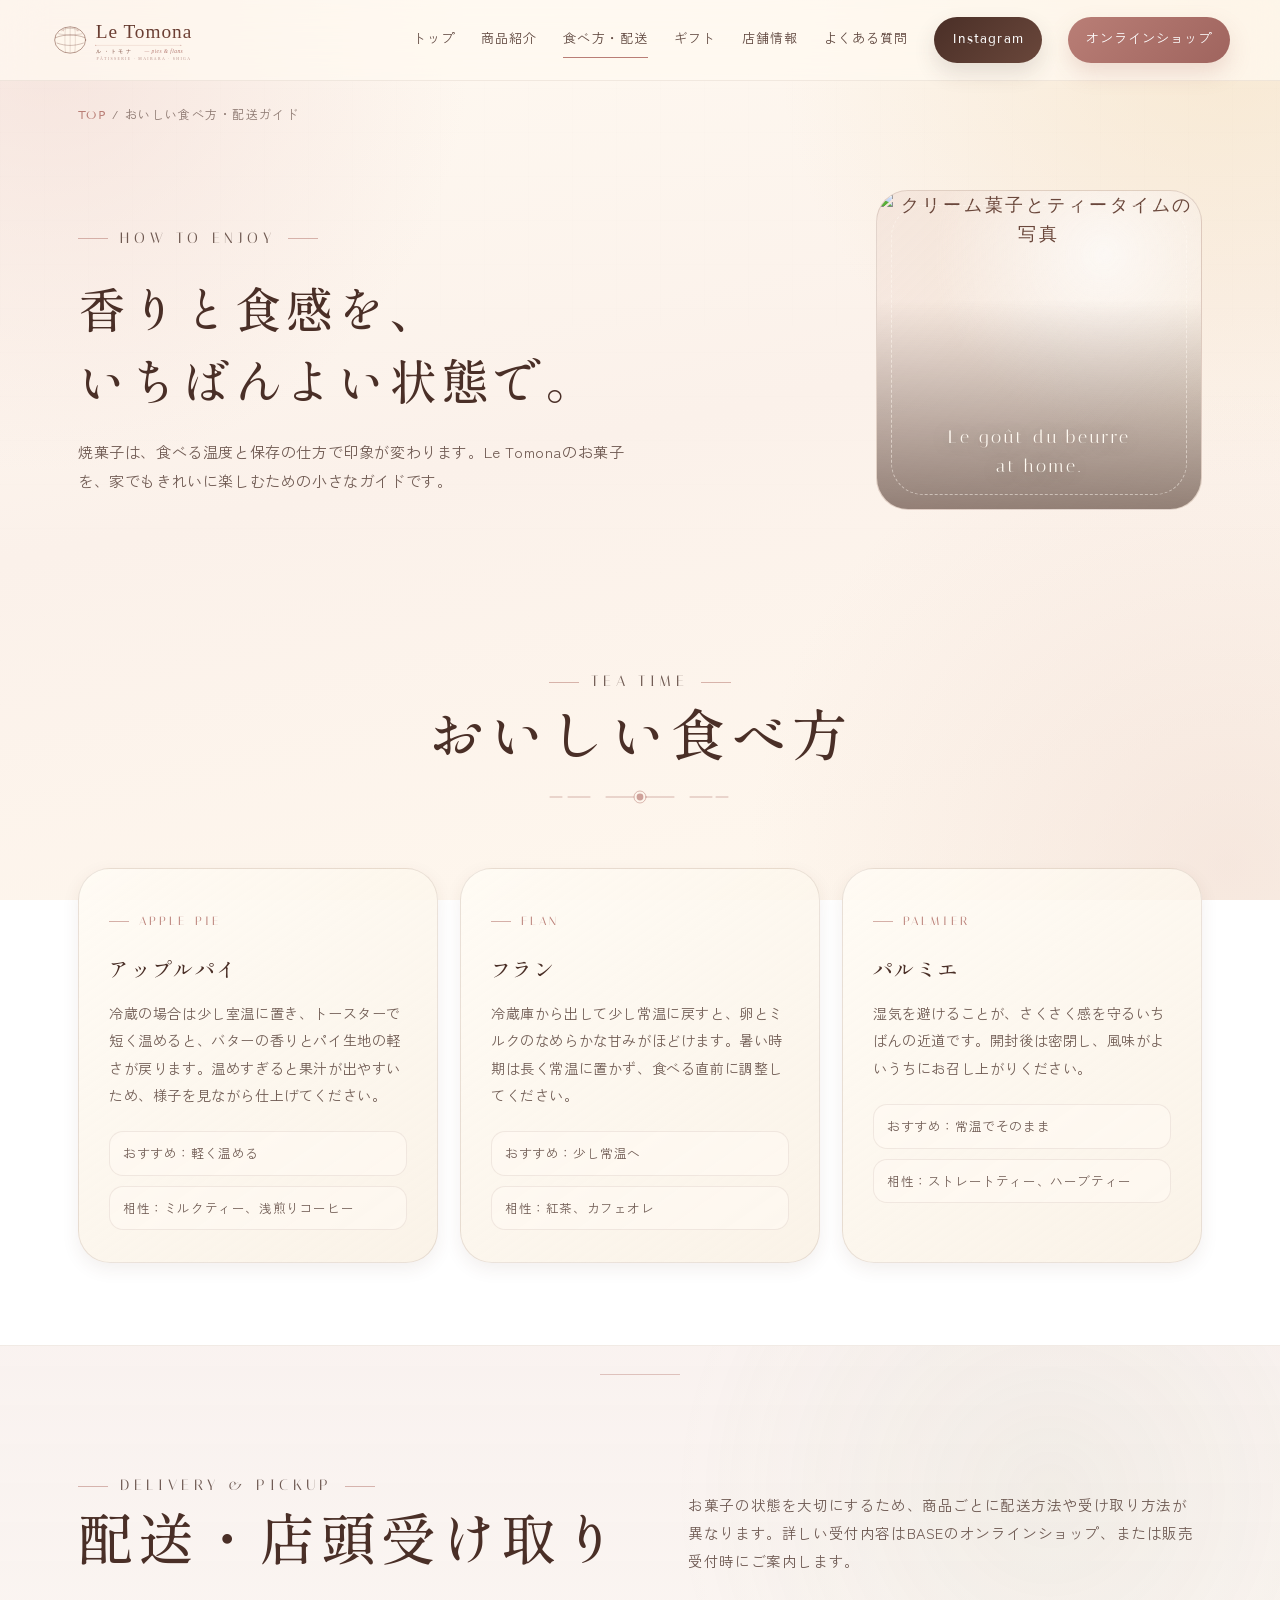
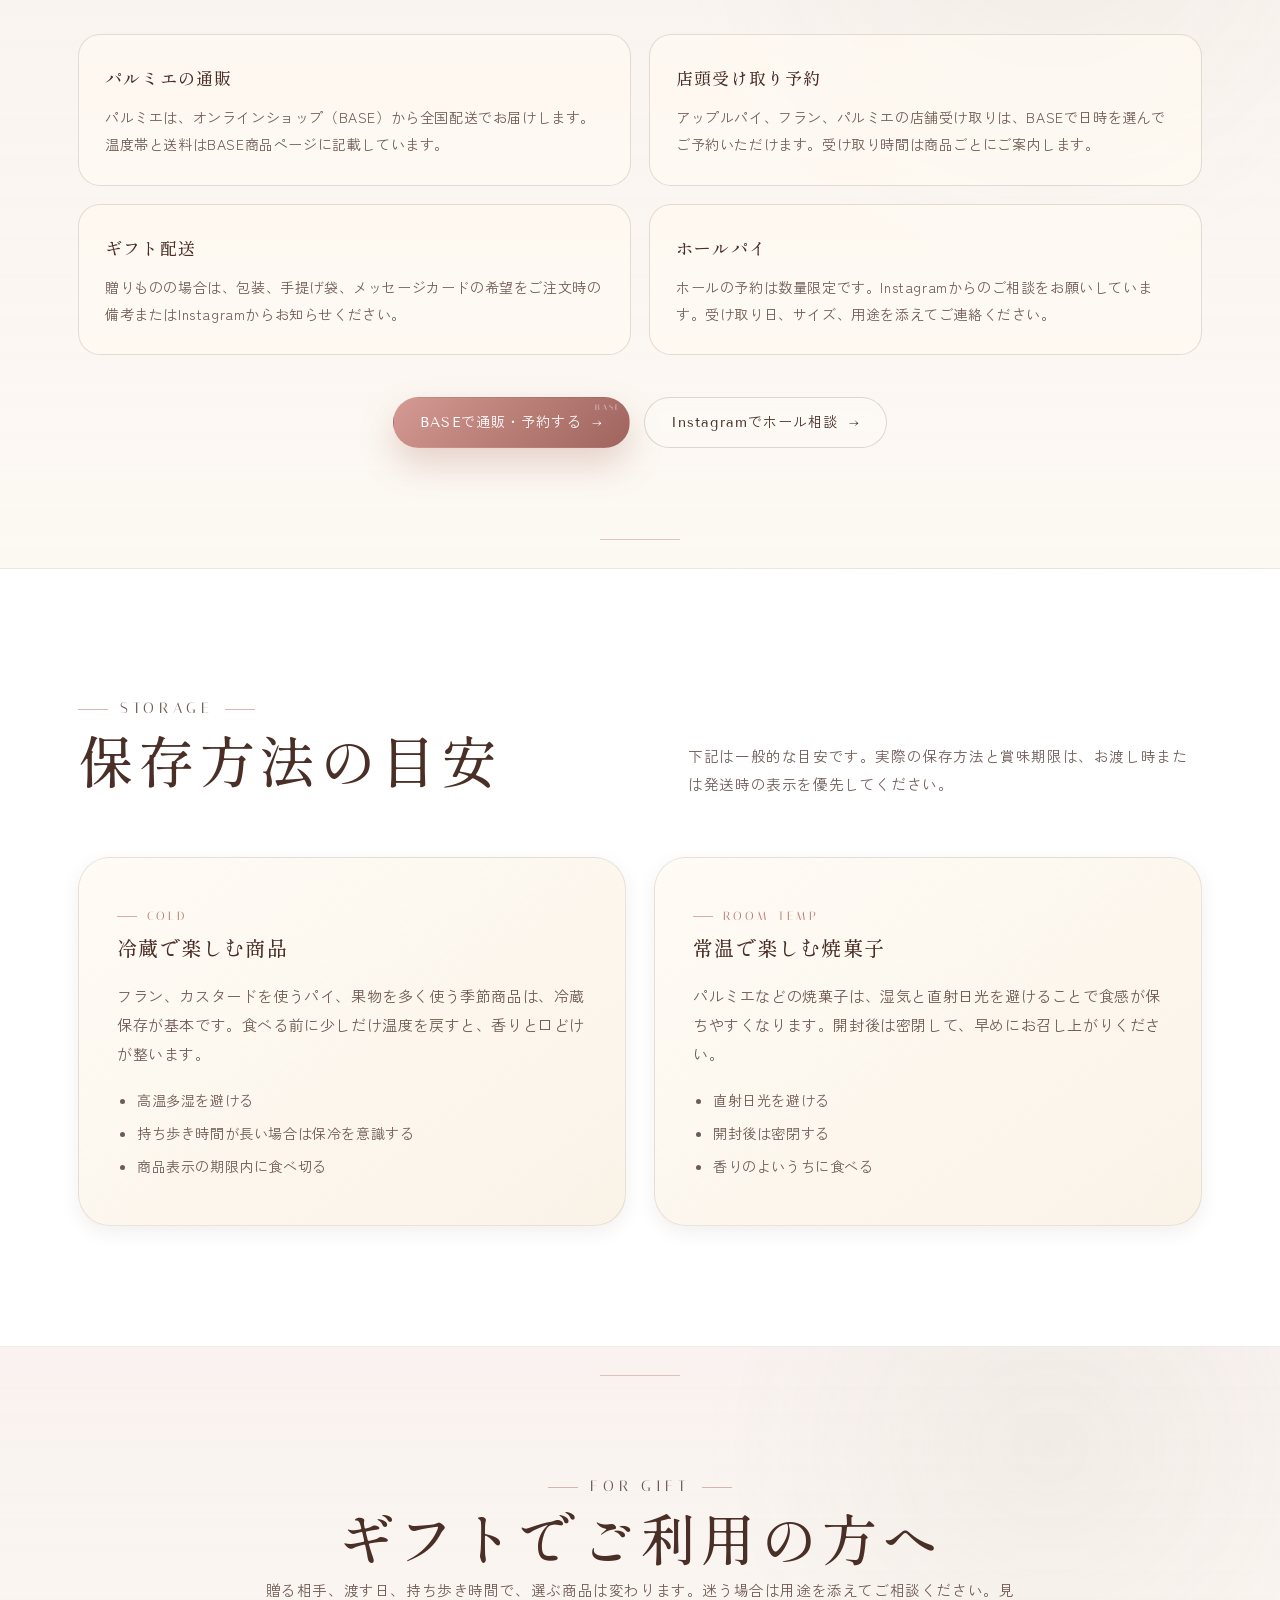
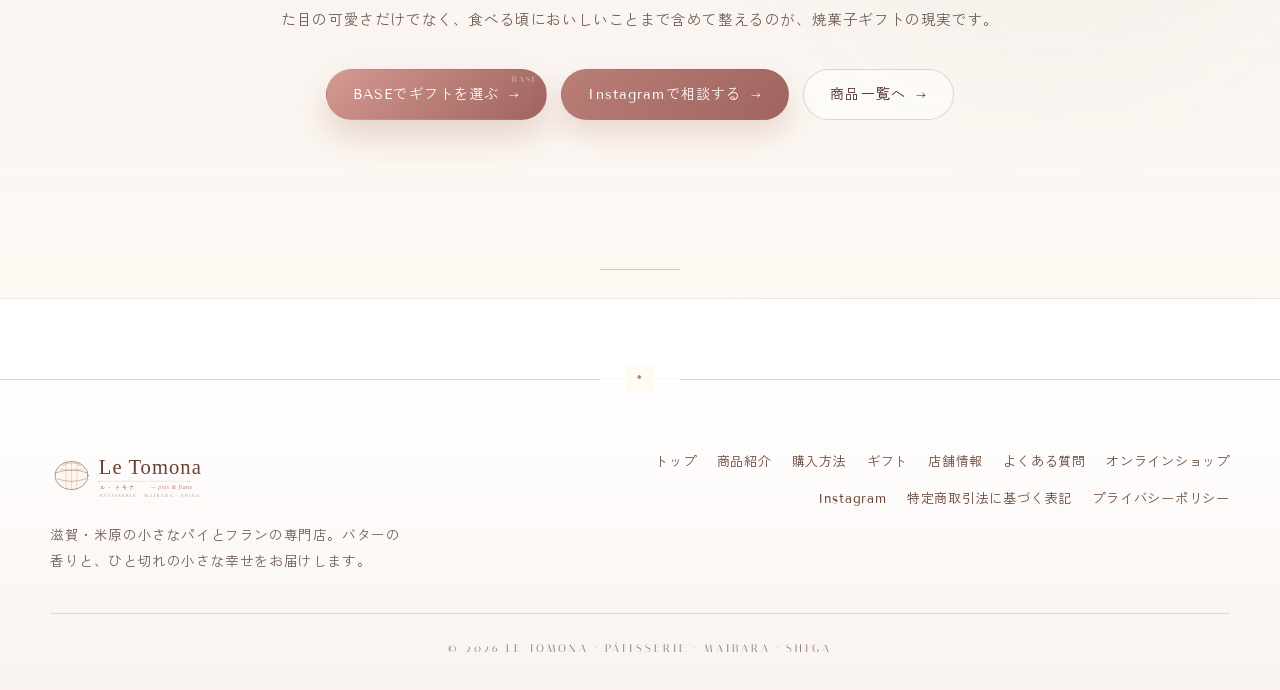
==== commit a1a30a3a: "Add editorial photography to storefront" ====
--- a/guide.html
+++ b/guide.html
@@ -7,6 +7,7 @@
   <meta name="description" content="Le Tomonaのおいしい食べ方、保存方法、配送と店頭受け取りのガイド。アップルパイ、フラン、パルミエをよりおいしく楽しむためのご案内です。">
   <link rel="icon" href="assets/favicon.svg" type="image/svg+xml">
 
+  <link rel="preconnect" href="https://images.unsplash.com">
   <link rel="preconnect" href="https://fonts.googleapis.com">
   <link rel="preconnect" href="https://fonts.gstatic.com" crossorigin>
   <link href="https://fonts.googleapis.com/css2?family=Italiana&family=Cormorant+Garamond:ital,wght@0,400;0,500;1,400;1,500&family=Tenor+Sans&family=Allura&family=Shippori+Mincho+B1:wght@400;500;600&family=Zen+Kaku+Gothic+Antique:wght@400;500&display=swap" rel="stylesheet">
@@ -40,10 +41,13 @@
     <section class="page-hero" aria-labelledby="guide-page-title">
       <div data-reveal="up">
         <p class="eyebrow">How to enjoy</p>
-        <h1 id="guide-page-title" data-split-letters>香りと食感を、<br>いちばんよい状態で。</h1>
+        <h1 id="guide-page-title">香りと食感を、<br>いちばんよい状態で。</h1>
         <p>焼菓子は、食べる温度と保存の仕方で印象が変わります。Le Tomonaのお菓子を、家でもきれいに楽しむための小さなガイドです。</p>
       </div>
-      <aside class="page-badge" data-reveal="right"><p>Le goût du beurre<br>at home.</p></aside>
+      <aside class="page-badge page-photo-badge" data-reveal="right">
+        <img src="https://images.unsplash.com/photo-1488477181946-6428a0291777?auto=format&fit=crop&w=820&q=82" width="420" height="520" alt="クリーム菓子とティータイムの写真" loading="lazy">
+        <p>Le goût du beurre<br>at home.</p>
+      </aside>
     </section>
 
     <section class="section section-tight" aria-labelledby="enjoy-title">
--- a/styles.css
+++ b/styles.css
@@ -696,8 +696,15 @@
   transform-origin: left center;
 }
 
-.hero h1 span {
-  display: block;
+.hero h1 {
+  /* Japanese line-break behavior — break naturally between phrases */
+  word-break: keep-all;
+  overflow-wrap: anywhere;
+  line-break: strict;
+}
+
+.hero h1 > span {
+  display: inline-block;
 }
 
 .hero h1 em {
@@ -2441,3 +2448,247 @@
     padding: 32px 26px;
   }
 }
+
+/* =========================================================================
+   Editorial photo system
+   ========================================================================= */
+
+.hero-card {
+  overflow: hidden;
+}
+
+.hero-card img {
+  width: 100%;
+  max-width: none;
+  aspect-ratio: 1.08 / 1;
+  object-fit: cover;
+  border-radius: 34px;
+  filter: saturate(1.02) contrast(1.02) drop-shadow(0 28px 34px rgba(74, 47, 39, .18));
+}
+
+.hero-card::after {
+  background: linear-gradient(180deg, rgba(255, 250, 242, 0), rgba(67, 42, 34, .18));
+  mix-blend-mode: multiply;
+}
+
+.hero-photo-stack {
+  position: absolute;
+  right: -24px;
+  bottom: -42px;
+  z-index: 3;
+  display: flex;
+  align-items: flex-end;
+  gap: 12px;
+  pointer-events: none;
+}
+
+.hero-photo-stack img {
+  width: clamp(96px, 12vw, 148px);
+  aspect-ratio: 4 / 5;
+  object-fit: cover;
+  border: 8px solid rgba(255, 250, 242, .92);
+  border-radius: 24px;
+  box-shadow: 0 18px 36px rgba(74, 47, 39, .18);
+}
+
+.hero-photo-stack img:first-child {
+  transform: rotate(-6deg) translateY(12px);
+}
+
+.hero-photo-stack img:last-child {
+  transform: rotate(5deg);
+}
+
+.photo-section {
+  padding-top: 34px;
+}
+
+.photo-mosaic {
+  display: grid;
+  grid-template-columns: repeat(4, minmax(0, 1fr));
+  grid-auto-rows: 190px;
+  gap: 18px;
+}
+
+.photo-tile {
+  position: relative;
+  min-height: 0;
+  margin: 0;
+  overflow: hidden;
+  border: 1px solid rgba(117, 82, 69, .12);
+  border-radius: 28px;
+  box-shadow: var(--shadow-sm);
+  isolation: isolate;
+}
+
+.photo-tile.tall {
+  grid-row: span 2;
+}
+
+.photo-tile.wide {
+  grid-column: span 2;
+}
+
+.photo-tile img,
+.insta-card img,
+.page-photo-badge img,
+.product-image img {
+  width: 100%;
+  height: 100%;
+  object-fit: cover;
+}
+
+.photo-tile img {
+  display: block;
+  transform: scale(1.02);
+  transition: transform .8s var(--ease-out), filter .8s ease;
+}
+
+.photo-tile:hover img {
+  transform: scale(1.08);
+  filter: saturate(1.08) contrast(1.04);
+}
+
+.photo-tile::after {
+  content: "";
+  position: absolute;
+  inset: 0;
+  z-index: 1;
+  background: linear-gradient(180deg, rgba(67, 42, 34, 0) 42%, rgba(67, 42, 34, .42));
+  pointer-events: none;
+}
+
+.photo-tile figcaption {
+  position: absolute;
+  left: 18px;
+  bottom: 15px;
+  z-index: 2;
+  font-family: var(--display);
+  font-size: 15px;
+  letter-spacing: .18em;
+  color: #fffaf2;
+  text-transform: uppercase;
+  text-shadow: 0 2px 12px rgba(67, 42, 34, .32);
+}
+
+.product-image {
+  min-height: 235px;
+  place-items: stretch;
+  background: rgba(255, 250, 242, .72);
+}
+
+.product-image img {
+  max-width: none;
+  filter: none;
+  display: block;
+}
+
+.product-card:hover .product-image img {
+  transform: scale(1.06);
+}
+
+.insta-card {
+  padding: 0;
+  place-items: stretch;
+}
+
+.insta-card img {
+  display: block;
+  filter: saturate(1.02) contrast(1.02);
+  transition: transform .65s var(--ease-out);
+}
+
+.insta-card:hover img {
+  transform: scale(1.06);
+}
+
+.insta-card::before {
+  display: none;
+}
+
+.insta-card::after {
+  inset: auto 0 0;
+  width: auto;
+  height: 48%;
+  transform: none;
+  border-radius: 0;
+  background: linear-gradient(180deg, rgba(67, 42, 34, 0), rgba(67, 42, 34, .42));
+  opacity: 1;
+}
+
+.insta-card .insta-tag {
+  position: absolute;
+  left: 14px;
+  right: 14px;
+  bottom: 14px;
+  text-align: center;
+}
+
+.page-photo-badge {
+  min-height: 320px;
+  padding: 0;
+  overflow: hidden;
+  display: grid;
+  place-items: end center;
+}
+
+.page-photo-badge::before {
+  z-index: 2;
+  border-color: rgba(255, 250, 242, .5);
+}
+
+.page-photo-badge::after {
+  content: "";
+  position: absolute;
+  inset: 0;
+  z-index: 1;
+  background: linear-gradient(180deg, rgba(67, 42, 34, 0) 34%, rgba(67, 42, 34, .56));
+}
+
+.page-photo-badge img {
+  position: absolute;
+  inset: 0;
+  z-index: 0;
+  display: block;
+}
+
+.page-photo-badge p {
+  position: relative;
+  z-index: 3;
+  padding: 28px;
+  color: #fffaf2;
+  text-shadow: 0 2px 18px rgba(67, 42, 34, .4);
+}
+
+@media (max-width: 980px) {
+  .hero-photo-stack {
+    right: 12px;
+    bottom: -28px;
+  }
+
+  .photo-mosaic {
+    grid-template-columns: repeat(2, minmax(0, 1fr));
+    grid-auto-rows: 180px;
+  }
+}
+
+@media (max-width: 600px) {
+  .hero-card img {
+    border-radius: 24px;
+  }
+
+  .hero-photo-stack {
+    display: none;
+  }
+
+  .photo-mosaic {
+    grid-template-columns: 1fr;
+    grid-auto-rows: 240px;
+  }
+
+  .photo-tile.tall,
+  .photo-tile.wide {
+    grid-column: auto;
+    grid-row: auto;
+  }
+}
